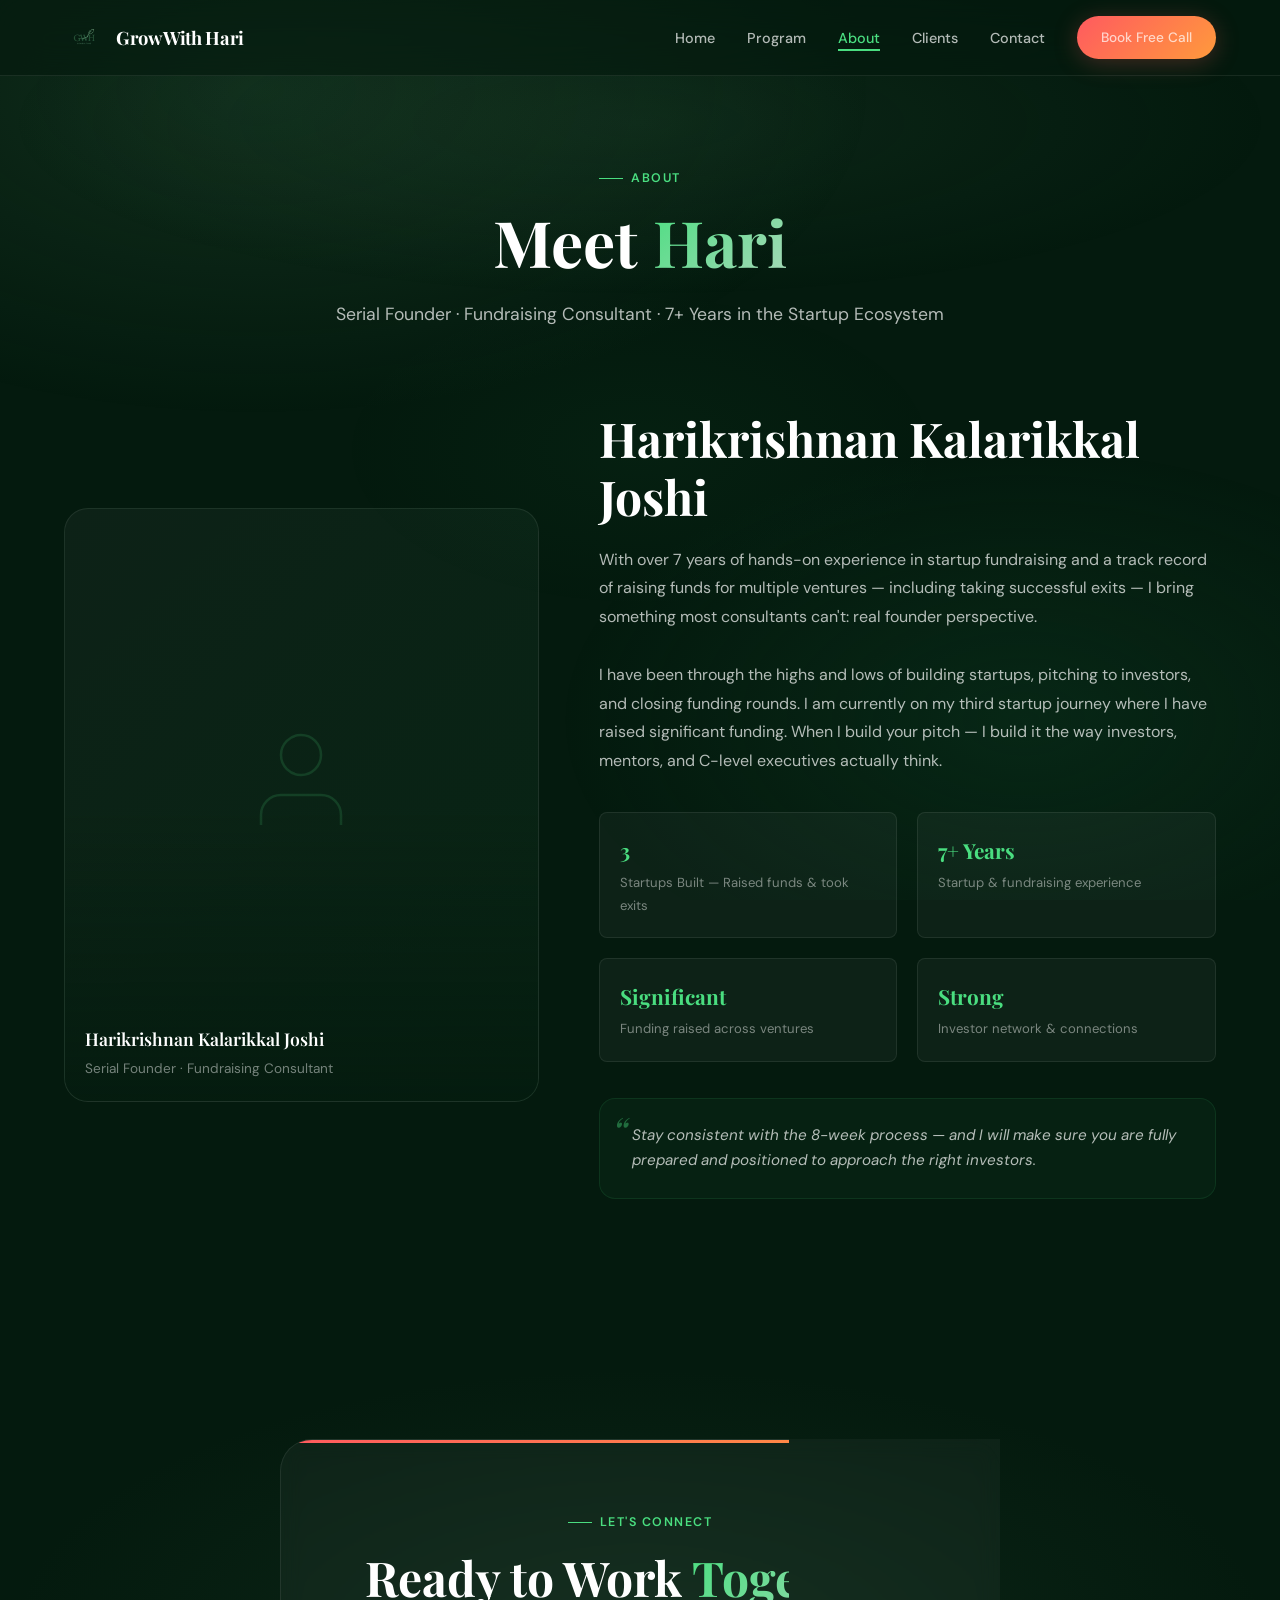
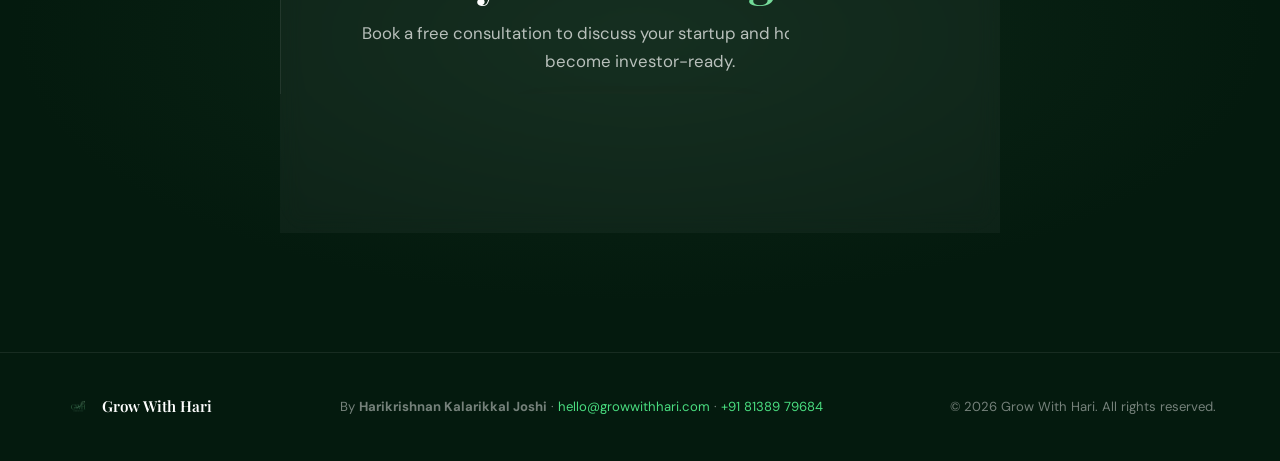
==== about.html @ b3bfa67b "Add files via upload" ====
<!DOCTYPE html>
<html lang="en">
<head>
<meta charset="UTF-8">
<meta name="viewport" content="width=device-width, initial-scale=1.0">
<title>About Hari — Grow With Hari</title>
<link rel="icon" type="image/png" href="logo.png">
<link href="https://fonts.googleapis.com/css2?family=Playfair+Display:ital,wght@0,400;0,600;0,700;0,800;1,400;1,600&family=DM+Sans:wght@300;400;500;600;700&display=swap" rel="stylesheet">
<link rel="stylesheet" href="styles.css">
</head>
<body>

<!-- NAV -->
<nav class="nav" id="nav">
  <div class="container">
    <a href="index.html" class="nav-brand">
      <img src="logo.png" alt="GWH Consulting">
      <span>Grow With Hari</span>
    </a>
    <ul class="nav-links" id="navLinks">
      <li><a href="index.html">Home</a></li>
      <li><a href="program.html">Program</a></li>
      <li><a href="about.html" class="active">About</a></li>
      <li><a href="testimonials.html">Clients</a></li>
      <li><a href="contact.html">Contact</a></li>
      <li><a href="https://wa.me/918138979684" class="cta-btn nav-cta">Book Free Call</a></li>
    </ul>
    <button class="mobile-toggle" id="mobileToggle" aria-label="Menu">
      <svg viewBox="0 0 24 24" fill="none" stroke="currentColor" stroke-width="2"><line x1="3" y1="6" x2="21" y2="6"/><line x1="3" y1="12" x2="21" y2="12"/><line x1="3" y1="18" x2="21" y2="18"/></svg>
    </button>
  </div>
</nav>

<!-- PAGE HERO -->
<section class="page-hero">
  <div class="container">
    <div class="section-label reveal">About</div>
    <h1 class="reveal reveal-delay-1">Meet <span class="gradient-text">Hari</span></h1>
    <p class="reveal reveal-delay-2">Serial Founder · Fundraising Consultant · 7+ Years in the Startup Ecosystem</p>
  </div>
</section>

<!-- ABOUT CONTENT -->
<section style="padding-bottom:120px;">
  <div class="container">
    <div class="about-grid">
      <div class="about-image-wrap reveal">
        <div class="about-image-frame">
          <div class="about-avatar-placeholder">
            <svg width="120" height="120" viewBox="0 0 24 24" fill="none" stroke="currentColor" stroke-width="0.5"><path d="M20 21v-2a4 4 0 0 0-4-4H8a4 4 0 0 0-4 4v2"/><circle cx="12" cy="7" r="4"/></svg>
          </div>
          <div class="about-image-label">Harikrishnan Kalarikkal Joshi<span>Serial Founder · Fundraising Consultant</span></div>
        </div>
      </div>
      <div class="about-content">
        <h2 class="section-title reveal reveal-delay-1">Harikrishnan Kalarikkal Joshi</h2>
        <p class="about-bio reveal reveal-delay-2">With over 7 years of hands-on experience in startup fundraising and a track record of raising funds for multiple ventures — including taking successful exits — I bring something most consultants can't: real founder perspective.<br><br>I have been through the highs and lows of building startups, pitching to investors, and closing funding rounds. I am currently on my third startup journey where I have raised significant funding. When I build your pitch — I build it the way investors, mentors, and C-level executives actually think.</p>
        <div class="about-stats reveal reveal-delay-3">
          <div class="about-stat"><div class="about-stat-val">3</div><div class="about-stat-label">Startups Built — Raised funds & took exits</div></div>
          <div class="about-stat"><div class="about-stat-val">7+ Years</div><div class="about-stat-label">Startup & fundraising experience</div></div>
          <div class="about-stat"><div class="about-stat-val">Significant</div><div class="about-stat-label">Funding raised across ventures</div></div>
          <div class="about-stat"><div class="about-stat-val">Strong</div><div class="about-stat-label">Investor network & connections</div></div>
        </div>
        <div class="about-promise reveal reveal-delay-4">Stay consistent with the 8-week process — and I will make sure you are fully prepared and positioned to approach the right investors.</div>
      </div>
    </div>
  </div>
</section>

<!-- CTA -->
<section class="cta-section">
  <div class="container">
    <div class="cta-box reveal">
      <div class="section-label" style="justify-content:center;">Let's Connect</div>
      <h2 class="section-title">Ready to Work <span class="gradient-text">Together?</span></h2>
      <p>Book a free consultation to discuss your startup and how I can help you become investor-ready.</p>
      <a href="https://wa.me/918138979684" class="cta-btn">Book Free Consultation</a>
    </div>
  </div>
</section>

<!-- FOOTER -->
<footer class="footer">
  <div class="container">
    <div class="footer-brand">
      <img src="logo.png" alt="GWH">
      <span>Grow With Hari</span>
    </div>
    <div class="footer-text">
      By <strong>Harikrishnan Kalarikkal Joshi</strong> · <a href="mailto:hello@growwithhari.com">hello@growwithhari.com</a> · <a href="https://wa.me/918138979684">+91 81389 79684</a>
    </div>
    <div class="footer-text">&copy; 2026 Grow With Hari. All rights reserved.</div>
  </div>
</footer>

<script>
const observer = new IntersectionObserver((entries) => {
  entries.forEach(e => { if (e.isIntersecting) { e.target.classList.add('visible'); } });
}, { threshold: 0.1, rootMargin: '0px 0px -40px 0px' });
document.querySelectorAll('.reveal').forEach(el => observer.observe(el));

const nav = document.getElementById('nav');
window.addEventListener('scroll', () => { nav.classList.toggle('scrolled', window.scrollY > 50); });

const mobileToggle = document.getElementById('mobileToggle');
const navLinks = document.getElementById('navLinks');
mobileToggle.addEventListener('click', () => { navLinks.classList.toggle('open'); });
navLinks.querySelectorAll('a').forEach(link => {
  link.addEventListener('click', () => navLinks.classList.remove('open'));
});
</script>
</body>
</html>
---- styles.css ----
/* === RESET & VARIABLES === */
*, *::before, *::after { margin: 0; padding: 0; box-sizing: border-box; }
:root {
  --bg-deep: #041a0e;
  --bg-primary: #0a2e1a;
  --bg-secondary: #0d3b22;
  --bg-card: rgba(255,255,255,0.04);
  --bg-card-hover: rgba(255,255,255,0.08);
  --text-primary: #ffffff;
  --text-secondary: rgba(255,255,255,0.7);
  --text-muted: rgba(255,255,255,0.45);
  --accent-green: #4ade80;
  --accent-mint: #A8D8B9;
  --accent-leaf: #2D5A3C;
  --cta-gradient: linear-gradient(135deg, #FF5A5F 0%, #FF9A3C 100%);
  --cta-hover: linear-gradient(135deg, #ff6b70 0%, #ffab52 100%);
  --border-subtle: rgba(255,255,255,0.08);
  --border-accent: rgba(74,222,128,0.2);
  --font-display: 'Playfair Display', Georgia, serif;
  --font-body: 'DM Sans', system-ui, sans-serif;
  --radius-sm: 8px;
  --radius-md: 16px;
  --radius-lg: 24px;
  --radius-xl: 32px;
}
html { scroll-behavior: smooth; }
body {
  font-family: var(--font-body);
  background: var(--bg-deep);
  color: var(--text-primary);
  line-height: 1.7;
  overflow-x: hidden;
  -webkit-font-smoothing: antialiased;
}
a { color: inherit; text-decoration: none; }
img { max-width: 100%; display: block; }

/* === BACKGROUND TEXTURE === */
body::before {
  content: '';
  position: fixed;
  inset: 0;
  background:
    radial-gradient(ellipse 80% 60% at 20% 10%, rgba(45,90,60,0.3) 0%, transparent 60%),
    radial-gradient(ellipse 60% 50% at 80% 80%, rgba(13,59,34,0.4) 0%, transparent 60%),
    radial-gradient(ellipse 40% 30% at 50% 50%, rgba(74,222,128,0.03) 0%, transparent 60%);
  pointer-events: none;
  z-index: 0;
}

/* === UTILITY === */
.container { max-width: 1200px; margin: 0 auto; padding: 0 24px; position: relative; z-index: 1; }
.section-pad { padding: 120px 0; }
.text-center { text-align: center; }
.gradient-text {
  background: linear-gradient(135deg, var(--accent-green), var(--accent-mint));
  -webkit-background-clip: text; -webkit-text-fill-color: transparent;
  background-clip: text;
}
.cta-btn {
  display: inline-flex; align-items: center; gap: 10px;
  padding: 16px 36px;
  background: var(--cta-gradient);
  color: #fff; font-family: var(--font-body);
  font-weight: 600; font-size: 1rem;
  border: none; border-radius: 60px; cursor: pointer;
  transition: transform 0.3s, box-shadow 0.3s;
  box-shadow: 0 4px 24px rgba(255,90,95,0.25);
  text-decoration: none;
}
.cta-btn:hover { transform: translateY(-2px); box-shadow: 0 8px 32px rgba(255,90,95,0.35); }
.cta-btn-outline {
  display: inline-flex; align-items: center; gap: 10px;
  padding: 14px 32px;
  background: transparent;
  color: var(--text-primary);
  font-family: var(--font-body);
  font-weight: 500; font-size: 1rem;
  border: 1.5px solid var(--border-subtle);
  border-radius: 60px; cursor: pointer;
  transition: all 0.3s;
  text-decoration: none;
}
.cta-btn-outline:hover { border-color: var(--accent-green); color: var(--accent-green); }

/* === REVEAL ANIMATIONS === */
.reveal { opacity: 0; transform: translateY(40px); transition: opacity 0.8s cubic-bezier(0.16,1,0.3,1), transform 0.8s cubic-bezier(0.16,1,0.3,1); }
.reveal.visible { opacity: 1; transform: translateY(0); }
.reveal-delay-1 { transition-delay: 0.1s; }
.reveal-delay-2 { transition-delay: 0.2s; }
.reveal-delay-3 { transition-delay: 0.3s; }
.reveal-delay-4 { transition-delay: 0.4s; }

/* === NAV === */
.nav {
  position: fixed; top: 0; left: 0; right: 0; z-index: 100;
  padding: 16px 0;
  background: rgba(4,26,14,0.6);
  backdrop-filter: blur(20px); -webkit-backdrop-filter: blur(20px);
  border-bottom: 1px solid var(--border-subtle);
  transition: all 0.4s;
}
.nav.scrolled { background: rgba(4,26,14,0.92); padding: 10px 0; }
.nav .container { display: flex; align-items: center; justify-content: space-between; }
.nav-brand { display: flex; align-items: center; gap: 12px; }
.nav-brand img { height: 40px; width: auto; }
.nav-brand span { font-family: var(--font-display); font-weight: 700; font-size: 1.15rem; letter-spacing: -0.02em; }
.nav-links { display: flex; align-items: center; gap: 32px; list-style: none; }
.nav-links a { font-size: 0.9rem; font-weight: 500; color: var(--text-secondary); transition: color 0.3s; position: relative; }
.nav-links a:hover { color: var(--text-primary); }
.nav-links a.active { color: var(--accent-green); }
.nav-links a::after { content: ''; position: absolute; bottom: -4px; left: 0; width: 0; height: 1.5px; background: var(--accent-green); transition: width 0.3s; }
.nav-links a:hover::after, .nav-links a.active::after { width: 100%; }
.nav-cta { padding: 10px 24px !important; font-size: 0.85rem !important; }
.mobile-toggle { display: none; background: none; border: none; color: white; cursor: pointer; padding: 8px; }
.mobile-toggle svg { width: 24px; height: 24px; }
@media (max-width: 768px) {
  .nav-links { display: none; position: fixed; top: 0; left: 0; right: 0; bottom: 0; background: rgba(4,26,14,0.97); flex-direction: column; justify-content: center; align-items: center; gap: 28px; z-index: 99; }
  .nav-links.open { display: flex; }
  .nav-links a { font-size: 1.2rem; }
  .mobile-toggle { display: block; z-index: 101; }
}

/* === HERO === */
.hero {
  min-height: 100vh;
  display: flex; align-items: center;
  padding-top: 100px; padding-bottom: 60px;
  position: relative;
  overflow: hidden;
}
.hero::before {
  content: '';
  position: absolute;
  top: -20%; left: -10%; width: 60%; height: 80%;
  background: radial-gradient(circle, rgba(74,222,128,0.06) 0%, transparent 70%);
  pointer-events: none;
}
.hero::after {
  content: '';
  position: absolute;
  bottom: -10%; right: -10%; width: 50%; height: 60%;
  background: radial-gradient(circle, rgba(45,90,60,0.15) 0%, transparent 70%);
  pointer-events: none;
}
.hero .container { display: grid; grid-template-columns: 1fr 1fr; gap: 60px; align-items: center; }
.hero-content { position: relative; z-index: 2; }
.hero-badge {
  display: inline-flex; align-items: center; gap: 8px;
  padding: 8px 18px;
  background: rgba(74,222,128,0.08);
  border: 1px solid rgba(74,222,128,0.15);
  border-radius: 60px;
  font-size: 0.82rem; font-weight: 500;
  color: var(--accent-green);
  margin-bottom: 28px;
}
.hero-badge::before { content: ''; width: 6px; height: 6px; background: var(--accent-green); border-radius: 50%; animation: pulse-dot 2s infinite; }
@keyframes pulse-dot { 0%,100% { opacity: 1; } 50% { opacity: 0.3; } }
.hero h1 {
  font-family: var(--font-display);
  font-size: clamp(2.4rem, 5vw, 3.8rem);
  font-weight: 700;
  line-height: 1.15;
  letter-spacing: -0.02em;
  margin-bottom: 24px;
}
.hero h1 em {
  font-style: italic;
  color: var(--accent-mint);
  -webkit-text-fill-color: var(--accent-mint);
}
.hero-desc {
  font-size: 1.1rem;
  color: var(--text-secondary);
  line-height: 1.8;
  margin-bottom: 40px;
  max-width: 520px;
}
.hero-actions { display: flex; gap: 16px; flex-wrap: wrap; }
.hero-visual { position: relative; z-index: 2; display: flex; justify-content: center; }
.hero-card {
  background: var(--bg-card);
  border: 1px solid var(--border-subtle);
  border-radius: var(--radius-lg);
  padding: 40px;
  backdrop-filter: blur(10px);
  width: 100%; max-width: 420px;
  position: relative;
  overflow: hidden;
}
.hero-card::before {
  content: '';
  position: absolute;
  top: 0; left: 0; right: 0;
  height: 3px;
  background: linear-gradient(90deg, var(--accent-green), var(--accent-mint), transparent);
}
.hero-card-title { font-family: var(--font-display); font-size: 1.3rem; font-weight: 600; margin-bottom: 24px; }
.hero-checklist { list-style: none; display: flex; flex-direction: column; gap: 16px; }
.hero-checklist li { display: flex; align-items: flex-start; gap: 12px; font-size: 0.95rem; color: var(--text-secondary); }
.hero-checklist li svg { flex-shrink: 0; margin-top: 3px; color: var(--accent-green); }
@media (max-width: 900px) {
  .hero .container { grid-template-columns: 1fr; gap: 40px; }
  .hero-visual { order: -1; }
  .hero-card { max-width: 100%; }
}

/* === STATS BAR === */
.stats-bar {
  padding: 60px 0;
  border-top: 1px solid var(--border-subtle);
  border-bottom: 1px solid var(--border-subtle);
  background: rgba(255,255,255,0.01);
}
.stats-grid { display: grid; grid-template-columns: repeat(3, 1fr); gap: 40px; text-align: center; }
.stat-number {
  font-family: var(--font-display);
  font-size: clamp(2.2rem, 4vw, 3.2rem);
  font-weight: 700;
  color: var(--accent-green);
  line-height: 1;
  margin-bottom: 8px;
}
.stat-label { font-size: 0.9rem; color: var(--text-muted); font-weight: 500; text-transform: uppercase; letter-spacing: 0.08em; }
@media (max-width: 600px) { .stats-grid { grid-template-columns: 1fr; gap: 32px; } }

/* === SECTION HEADERS === */
.section-label {
  display: inline-flex; align-items: center; gap: 8px;
  font-size: 0.78rem; font-weight: 600; text-transform: uppercase; letter-spacing: 0.12em;
  color: var(--accent-green); margin-bottom: 16px;
}
.section-label::before { content: ''; width: 24px; height: 1px; background: var(--accent-green); }
.section-title {
  font-family: var(--font-display);
  font-size: clamp(2rem, 4vw, 3rem);
  font-weight: 700; line-height: 1.2;
  margin-bottom: 20px;
}
.section-subtitle { font-size: 1.05rem; color: var(--text-secondary); max-width: 560px; margin: 0 auto 60px; }

/* === WHAT YOU GET === */
.wyg-section { background: linear-gradient(180deg, var(--bg-deep) 0%, var(--bg-primary) 100%); }
.wyg-grid { display: grid; grid-template-columns: repeat(3, 1fr); gap: 24px; }
.wyg-card {
  background: var(--bg-card);
  border: 1px solid var(--border-subtle);
  border-radius: var(--radius-md);
  padding: 32px;
  transition: all 0.4s cubic-bezier(0.16,1,0.3,1);
  position: relative; overflow: hidden;
}
.wyg-card:hover { background: var(--bg-card-hover); border-color: var(--border-accent); transform: translateY(-4px); }
.wyg-card-icon {
  width: 48px; height: 48px;
  background: rgba(74,222,128,0.08);
  border: 1px solid rgba(74,222,128,0.12);
  border-radius: 12px;
  display: flex; align-items: center; justify-content: center;
  margin-bottom: 20px;
  color: var(--accent-green);
}
.wyg-card h3 { font-family: var(--font-body); font-size: 1.05rem; font-weight: 600; margin-bottom: 10px; }
.wyg-card p { font-size: 0.9rem; color: var(--text-muted); line-height: 1.6; }
@media (max-width: 768px) { .wyg-grid { grid-template-columns: 1fr; } }

/* === PAGE HERO === */
.page-hero {
  padding: 160px 0 80px;
  text-align: center;
  position: relative;
  overflow: hidden;
}
.page-hero::before {
  content: '';
  position: absolute;
  inset: 0;
  background: radial-gradient(ellipse 70% 60% at 50% 30%, rgba(45,90,60,0.2) 0%, transparent 70%);
  pointer-events: none;
}
.page-hero h1 {
  font-family: var(--font-display);
  font-size: clamp(2.5rem, 5vw, 4rem);
  font-weight: 700;
  line-height: 1.15;
  margin-bottom: 20px;
}
.page-hero p {
  font-size: 1.1rem;
  color: var(--text-secondary);
  max-width: 640px;
  margin: 0 auto;
  line-height: 1.8;
}

/* === TIMELINE === */
.timeline { position: relative; max-width: 900px; margin: 0 auto; }
.timeline::before {
  content: '';
  position: absolute;
  left: 28px; top: 0; bottom: 0;
  width: 2px;
  background: linear-gradient(180deg, var(--accent-green), var(--border-subtle));
}
.timeline-item {
  position: relative;
  padding-left: 80px;
  padding-bottom: 60px;
}
.timeline-item:last-child { padding-bottom: 0; }
.timeline-dot {
  position: absolute;
  left: 16px; top: 4px;
  width: 26px; height: 26px;
  background: var(--bg-deep);
  border: 2px solid var(--accent-green);
  border-radius: 50%;
  display: flex; align-items: center; justify-content: center;
}
.timeline-dot-inner { width: 8px; height: 8px; background: var(--accent-green); border-radius: 50%; }
.timeline-week {
  font-size: 0.75rem; font-weight: 600; text-transform: uppercase; letter-spacing: 0.1em;
  color: var(--accent-green); margin-bottom: 8px;
}
.timeline-title {
  font-family: var(--font-display);
  font-size: 1.5rem; font-weight: 700;
  margin-bottom: 6px;
}
.timeline-quote {
  font-style: italic; color: var(--text-muted);
  font-size: 0.95rem; margin-bottom: 16px;
  padding-left: 16px;
  border-left: 2px solid var(--border-accent);
}
.timeline-desc { color: var(--text-secondary); font-size: 0.95rem; margin-bottom: 20px; line-height: 1.7; }
.timeline-deliverables {
  display: grid; grid-template-columns: 1fr 1fr; gap: 10px;
}
.timeline-deliverable {
  display: flex; align-items: center; gap: 8px;
  font-size: 0.88rem; color: var(--text-secondary);
}
.timeline-deliverable svg { flex-shrink: 0; color: var(--accent-green); }
.timeline-note {
  margin-top: 16px;
  padding: 14px 18px;
  background: rgba(74,222,128,0.04);
  border: 1px solid rgba(74,222,128,0.08);
  border-radius: var(--radius-sm);
  font-size: 0.88rem;
  color: var(--text-muted);
  font-style: italic;
}
@media (max-width: 600px) {
  .timeline::before { left: 18px; }
  .timeline-item { padding-left: 56px; }
  .timeline-dot { left: 6px; }
  .timeline-deliverables { grid-template-columns: 1fr; }
}

/* === ABOUT === */
.about-grid { display: grid; grid-template-columns: 1fr 1.3fr; gap: 60px; align-items: center; }
.about-image-wrap { position: relative; }
.about-image-frame {
  width: 100%; aspect-ratio: 4/5;
  background: linear-gradient(135deg, var(--bg-card), rgba(74,222,128,0.05));
  border: 1px solid var(--border-subtle);
  border-radius: var(--radius-lg);
  overflow: hidden;
  display: flex; align-items: center; justify-content: center;
  position: relative;
}
.about-image-frame::before {
  content: '';
  position: absolute;
  inset: 0;
  background: linear-gradient(180deg, transparent 50%, rgba(4,26,14,0.8) 100%);
  z-index: 1;
}
.about-avatar-placeholder {
  font-size: 6rem;
  opacity: 0.15;
  color: var(--accent-green);
}
.about-image-label {
  position: absolute; bottom: 20px; left: 20px; right: 20px;
  z-index: 2;
  font-family: var(--font-display);
  font-size: 1.1rem; font-weight: 600;
}
.about-image-label span { display: block; font-family: var(--font-body); font-size: 0.85rem; font-weight: 400; color: var(--text-muted); margin-top: 4px; }
.about-bio { color: var(--text-secondary); font-size: 1rem; line-height: 1.8; margin-bottom: 36px; }
.about-stats { display: grid; grid-template-columns: 1fr 1fr; gap: 20px; margin-bottom: 36px; }
.about-stat {
  padding: 20px;
  background: var(--bg-card);
  border: 1px solid var(--border-subtle);
  border-radius: var(--radius-sm);
}
.about-stat-val { font-family: var(--font-display); font-size: 1.3rem; font-weight: 700; color: var(--accent-green); margin-bottom: 4px; }
.about-stat-label { font-size: 0.82rem; color: var(--text-muted); }
.about-promise {
  padding: 24px;
  background: rgba(74,222,128,0.04);
  border: 1px solid rgba(74,222,128,0.1);
  border-radius: var(--radius-md);
  font-style: italic;
  color: var(--text-secondary);
  font-size: 0.95rem;
  line-height: 1.7;
  position: relative;
  padding-left: 32px;
}
.about-promise::before {
  content: '\201C';
  position: absolute;
  left: 12px; top: 12px;
  font-family: var(--font-display);
  font-size: 2.5rem;
  color: var(--accent-green);
  opacity: 0.4;
  line-height: 1;
}
@media (max-width: 768px) {
  .about-grid { grid-template-columns: 1fr; }
  .about-image-wrap { max-width: 320px; margin: 0 auto; }
}

/* === TESTIMONIALS === */
.testimonials-grid { display: grid; grid-template-columns: repeat(3, 1fr); gap: 24px; }
.testimonial-card {
  background: var(--bg-card);
  border: 1px solid var(--border-subtle);
  border-radius: var(--radius-md);
  padding: 36px;
  transition: all 0.4s;
  display: flex; flex-direction: column;
}
.testimonial-card:hover { border-color: var(--border-accent); transform: translateY(-4px); }
.testimonial-stars { color: #fbbf24; font-size: 0.9rem; margin-bottom: 20px; letter-spacing: 2px; }
.testimonial-text { font-size: 0.95rem; color: var(--text-secondary); line-height: 1.75; margin-bottom: 24px; flex: 1; }
.testimonial-author { display: flex; align-items: center; gap: 14px; }
.testimonial-avatar {
  width: 44px; height: 44px;
  background: linear-gradient(135deg, var(--accent-green), var(--accent-leaf));
  border-radius: 50%;
  display: flex; align-items: center; justify-content: center;
  font-weight: 700; font-size: 0.85rem; color: #fff;
}
.testimonial-name { font-weight: 600; font-size: 0.95rem; }
.testimonial-role { font-size: 0.82rem; color: var(--text-muted); }
@media (max-width: 768px) { .testimonials-grid { grid-template-columns: 1fr; } }

/* === CONTACT === */
.contact-grid { display: grid; grid-template-columns: 1fr 1fr; gap: 32px; max-width: 800px; margin: 0 auto; }
.contact-card {
  display: flex; align-items: flex-start; gap: 18px;
  padding: 32px;
  background: var(--bg-card);
  border: 1px solid var(--border-subtle);
  border-radius: var(--radius-md);
  transition: all 0.3s;
  text-decoration: none;
}
.contact-card:hover { border-color: var(--border-accent); transform: translateY(-2px); }
.contact-icon {
  width: 48px; height: 48px; flex-shrink: 0;
  background: rgba(74,222,128,0.08);
  border: 1px solid rgba(74,222,128,0.12);
  border-radius: 12px;
  display: flex; align-items: center; justify-content: center;
  color: var(--accent-green);
}
.contact-card h3 { font-size: 1rem; font-weight: 600; margin-bottom: 4px; }
.contact-card p { font-size: 0.9rem; color: var(--text-muted); }
.contact-info { display: flex; flex-wrap: wrap; justify-content: center; gap: 32px; margin-top: 48px; }
.contact-info-item { text-align: center; }
.contact-info-item .label { font-size: 0.78rem; color: var(--text-muted); text-transform: uppercase; letter-spacing: 0.08em; margin-bottom: 6px; }
.contact-info-item .value { font-size: 0.95rem; font-weight: 500; }
.social-links { display: flex; justify-content: center; gap: 16px; margin-top: 40px; }
.social-link {
  width: 44px; height: 44px;
  background: var(--bg-card);
  border: 1px solid var(--border-subtle);
  border-radius: 50%;
  display: flex; align-items: center; justify-content: center;
  color: var(--text-secondary);
  transition: all 0.3s;
}
.social-link:hover { border-color: var(--accent-green); color: var(--accent-green); transform: translateY(-2px); }
@media (max-width: 600px) { .contact-grid { grid-template-columns: 1fr; } }

/* === CTA SECTION === */
.cta-section {
  padding: 120px 0;
  background: var(--bg-deep);
  position: relative; overflow: hidden;
}
.cta-section::before {
  content: '';
  position: absolute;
  inset: 0;
  background: radial-gradient(ellipse 70% 60% at 50% 50%, rgba(45,90,60,0.2) 0%, transparent 70%);
  pointer-events: none;
}
.cta-box {
  max-width: 720px; margin: 0 auto;
  text-align: center;
  padding: 64px 48px;
  background: var(--bg-card);
  border: 1px solid var(--border-subtle);
  border-radius: var(--radius-xl);
  position: relative; overflow: hidden;
  backdrop-filter: blur(10px);
}
.cta-box::before {
  content: '';
  position: absolute;
  top: 0; left: 0; right: 0;
  height: 3px;
  background: var(--cta-gradient);
}
.cta-box .section-title { margin-bottom: 12px; }
.cta-box p { color: var(--text-secondary); margin-bottom: 32px; font-size: 1.05rem; }
.cta-features { display: flex; flex-wrap: wrap; justify-content: center; gap: 20px; margin-bottom: 36px; }
.cta-feature { display: flex; align-items: center; gap: 8px; font-size: 0.9rem; color: var(--text-secondary); }
.cta-feature svg { color: var(--accent-green); flex-shrink: 0; }

/* === FOOTER === */
.footer {
  padding: 40px 0;
  border-top: 1px solid var(--border-subtle);
  background: var(--bg-deep);
}
.footer .container { display: flex; align-items: center; justify-content: space-between; flex-wrap: wrap; gap: 16px; }
.footer-brand { display: flex; align-items: center; gap: 10px; }
.footer-brand img { height: 28px; }
.footer-brand span { font-family: var(--font-display); font-weight: 600; font-size: 0.95rem; }
.footer-text { font-size: 0.82rem; color: var(--text-muted); }
.footer-text a { color: var(--accent-green); transition: opacity 0.3s; }
.footer-text a:hover { opacity: 0.8; }
@media (max-width: 600px) { .footer .container { flex-direction: column; text-align: center; } }
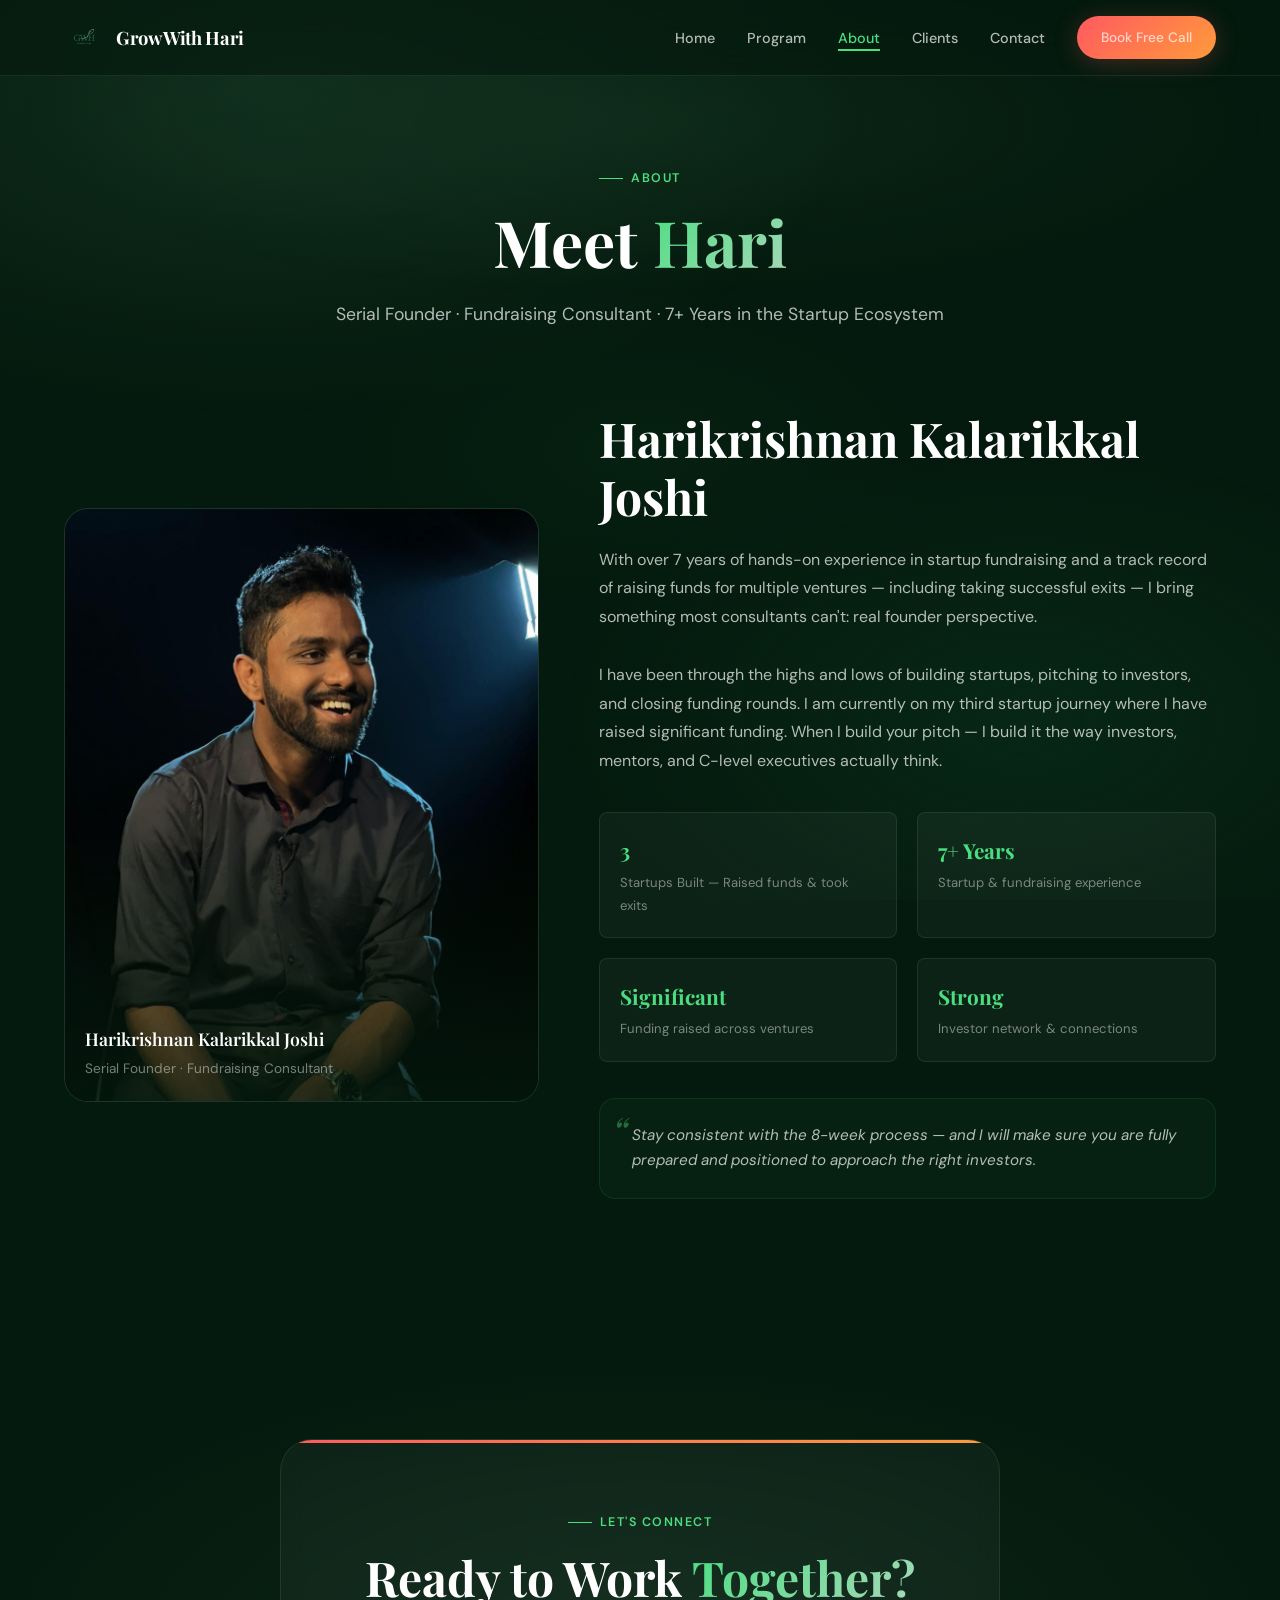
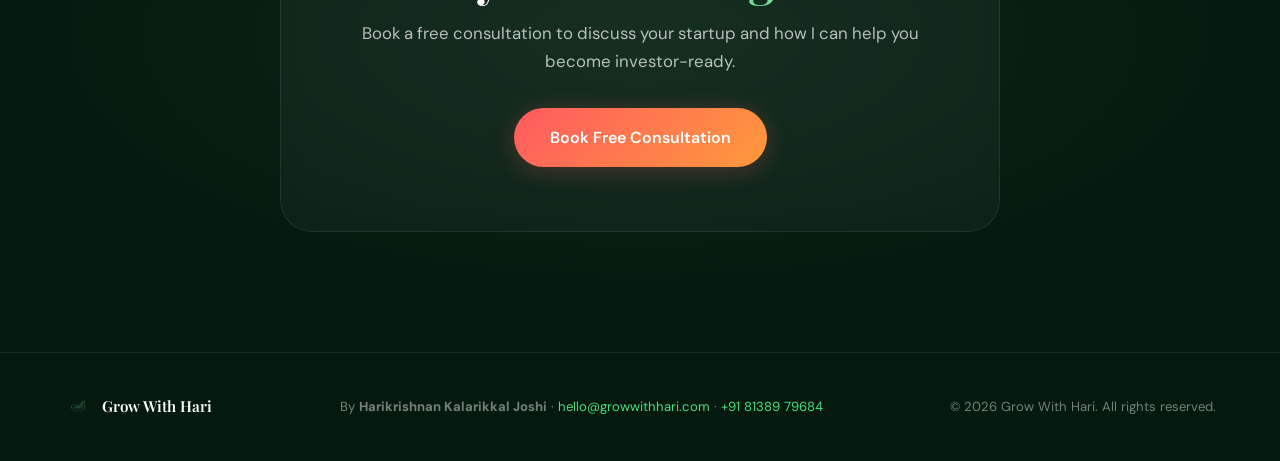
==== commit dba95995: "Add files via upload" ====
--- a/about.html
+++ b/about.html
@@ -46,9 +46,7 @@
     <div class="about-grid">
       <div class="about-image-wrap reveal">
         <div class="about-image-frame">
-          <div class="about-avatar-placeholder">
-            <svg width="120" height="120" viewBox="0 0 24 24" fill="none" stroke="currentColor" stroke-width="0.5"><path d="M20 21v-2a4 4 0 0 0-4-4H8a4 4 0 0 0-4 4v2"/><circle cx="12" cy="7" r="4"/></svg>
-          </div>
+          <img src="photo.jpg" alt="Harikrishnan Kalarikkal Joshi" style="width:100%;height:100%;object-fit:cover;position:relative;z-index:0;">
           <div class="about-image-label">Harikrishnan Kalarikkal Joshi<span>Serial Founder · Fundraising Consultant</span></div>
         </div>
       </div>
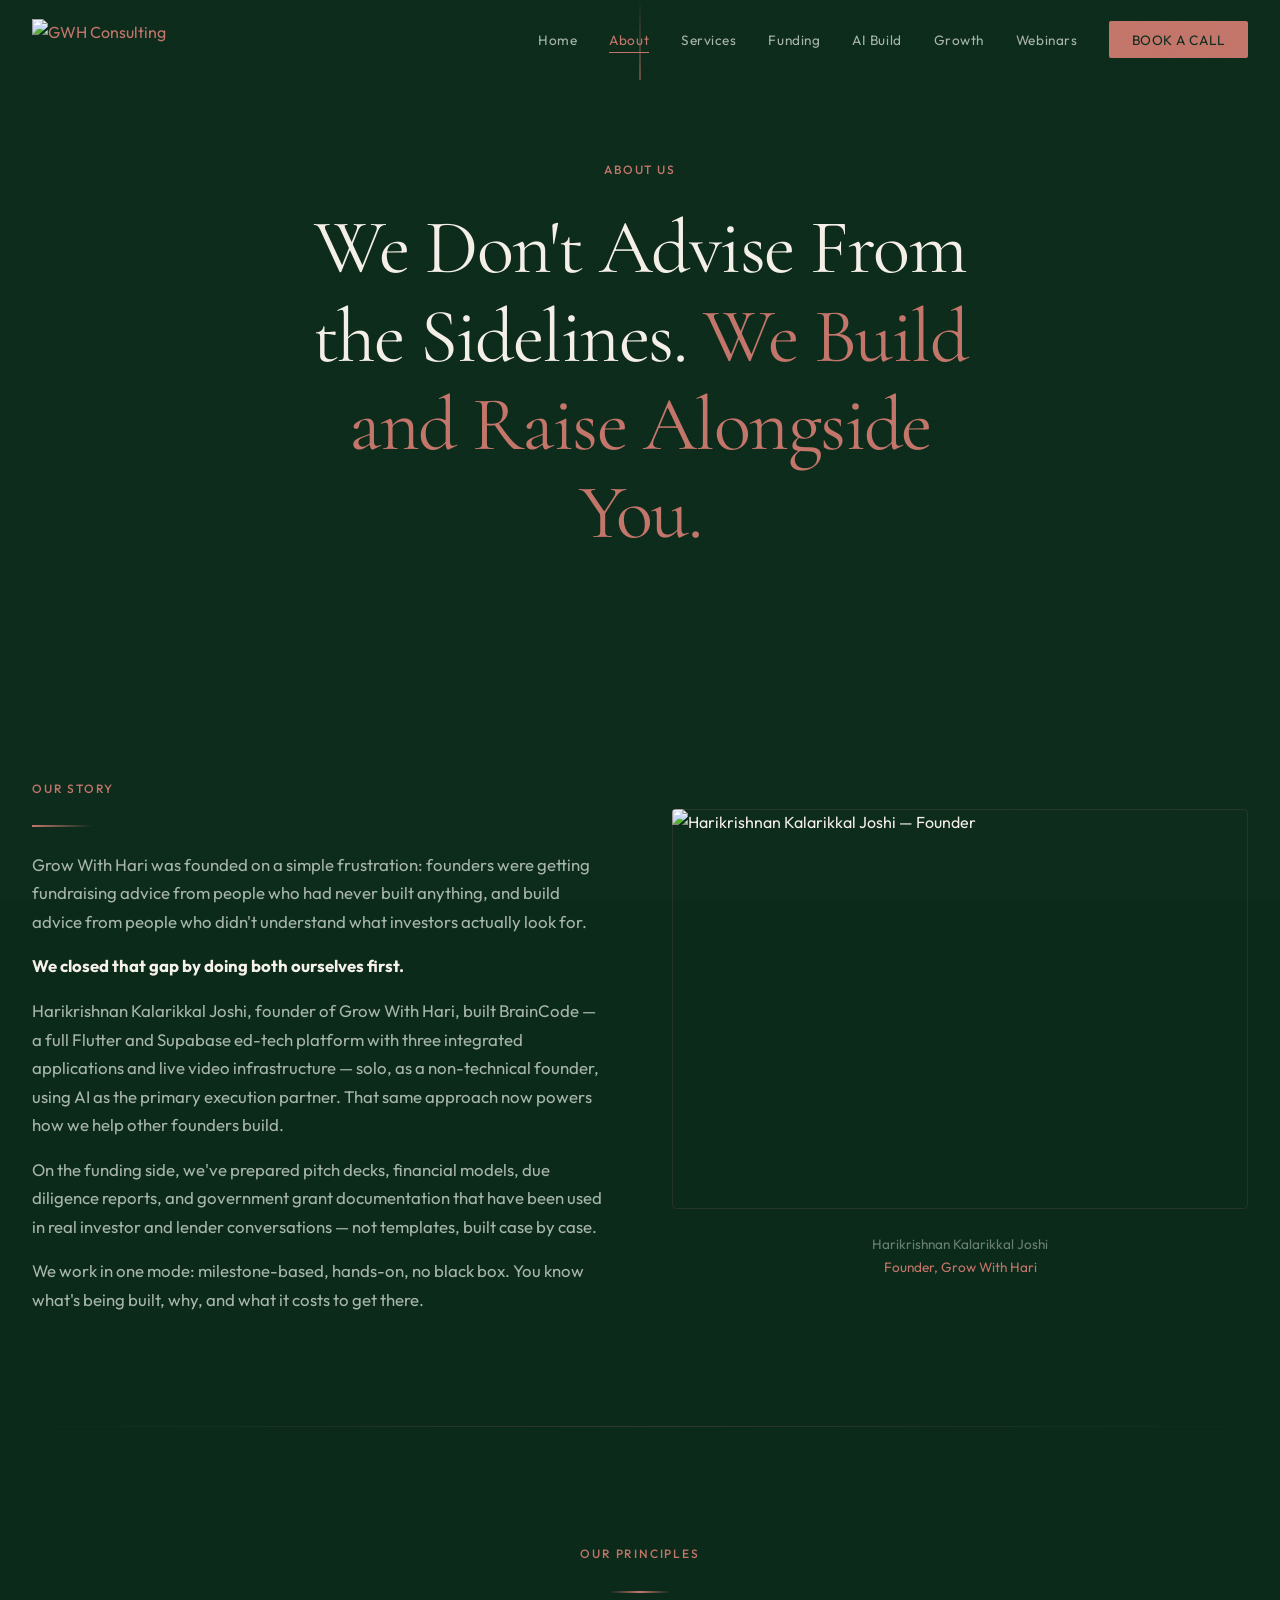
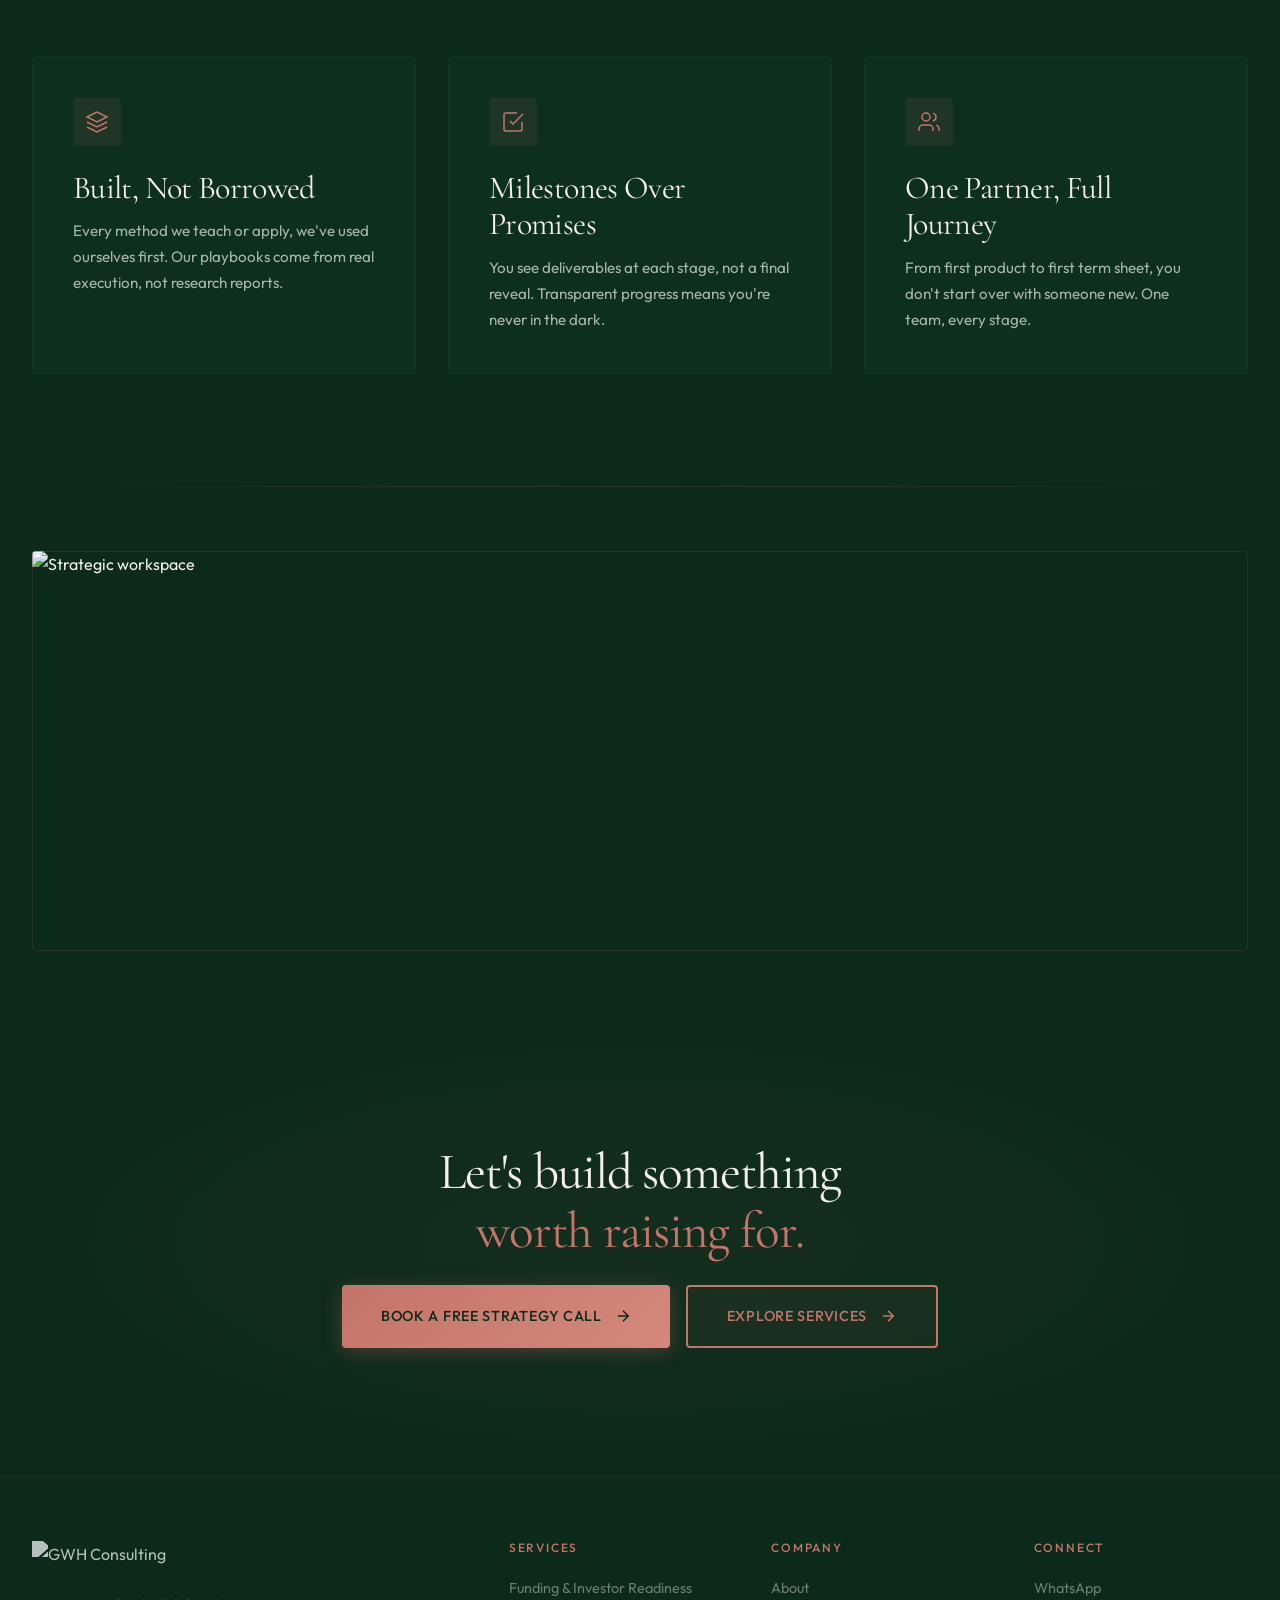
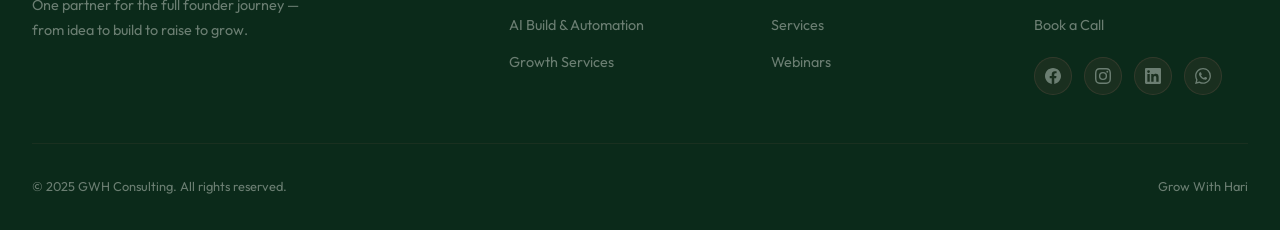
==== commit 6ce3b82b: "Add files via upload" ====
--- a/about.html
+++ b/about.html
@@ -1,111 +1,187 @@
 <!DOCTYPE html>
 <html lang="en">
 <head>
-<meta charset="UTF-8">
-<meta name="viewport" content="width=device-width, initial-scale=1.0">
-<title>About Hari — Grow With Hari</title>
-<link rel="icon" type="image/png" href="logo.png">
-<link href="https://fonts.googleapis.com/css2?family=Playfair+Display:ital,wght@0,400;0,600;0,700;0,800;1,400;1,600&family=DM+Sans:wght@300;400;500;600;700&display=swap" rel="stylesheet">
-<link rel="stylesheet" href="styles.css">
+  <meta charset="UTF-8">
+  <meta name="viewport" content="width=device-width, initial-scale=1.0">
+  <title>About — GWH Consulting</title>
+  <meta name="description" content="We don't advise from the sidelines. We build and raise alongside you.">
+  <link rel="stylesheet" href="style.css">
+  <link rel="preconnect" href="https://fonts.googleapis.com">
+  <link rel="preconnect" href="https://fonts.gstatic.com" crossorigin>
+  <link href="https://fonts.googleapis.com/css2?family=Cormorant+Garamond:ital,wght@0,300;0,400;0,500;0,600;1,300;1,400&family=Outfit:wght@300;400;500;600&display=swap" rel="stylesheet">
 </head>
 <body>
+  <div class="grain"></div>
 
-<!-- NAV -->
-<nav class="nav" id="nav">
-  <div class="container">
-    <a href="index.html" class="nav-brand">
-      <img src="logo.png" alt="GWH Consulting">
-      <span>Grow With Hari</span>
-    </a>
-    <ul class="nav-links" id="navLinks">
-      <li><a href="index.html">Home</a></li>
-      <li><a href="program.html">Program</a></li>
-      <li><a href="about.html" class="active">About</a></li>
-      <li><a href="testimonials.html">Clients</a></li>
-      <li><a href="contact.html">Contact</a></li>
-      <li><a href="https://wa.me/918138979684" class="cta-btn nav-cta">Book Free Call</a></li>
-    </ul>
-    <button class="mobile-toggle" id="mobileToggle" aria-label="Menu">
-      <svg viewBox="0 0 24 24" fill="none" stroke="currentColor" stroke-width="2"><line x1="3" y1="6" x2="21" y2="6"/><line x1="3" y1="12" x2="21" y2="12"/><line x1="3" y1="18" x2="21" y2="18"/></svg>
-    </button>
-  </div>
-</nav>
+  <!-- Navigation -->
+  <nav class="nav">
+    <div class="nav-inner">
+      <a href="index.html" class="nav-logo"><img src="images/logo.png" alt="GWH Consulting"></a>
+      <ul class="nav-links">
+        <li><a href="index.html">Home</a></li>
+        <li><a href="about.html" class="active">About</a></li>
+        <li><a href="services.html">Services</a></li>
+        <li><a href="funding.html">Funding</a></li>
+        <li><a href="build.html">AI Build</a></li>
+        <li><a href="growth.html">Growth</a></li>
+        <li><a href="webinars.html">Webinars</a></li>
+        <li><a href="contact.html" class="nav-cta">Book a Call</a></li>
+      </ul>
+      <div class="nav-toggle"><span></span><span></span><span></span></div>
+    </div>
+  </nav>
 
-<!-- PAGE HERO -->
-<section class="page-hero">
-  <div class="container">
-    <div class="section-label reveal">About</div>
-    <h1 class="reveal reveal-delay-1">Meet <span class="gradient-text">Hari</span></h1>
-    <p class="reveal reveal-delay-2">Serial Founder · Fundraising Consultant · 7+ Years in the Startup Ecosystem</p>
-  </div>
-</section>
+  <!-- Page Header -->
+  <section class="page-header">
+    <div class="container">
+      <span class="label reveal">About Us</span>
+      <h1 class="reveal stagger-1">We Don't Advise From the Sidelines. <span style="color: var(--gold);">We Build and Raise Alongside You.</span></h1>
+    </div>
+  </section>
 
-<!-- ABOUT CONTENT -->
-<section style="padding-bottom:120px;">
-  <div class="container">
-    <div class="about-grid">
-      <div class="about-image-wrap reveal">
-        <div class="about-image-frame">
-          <img src="photo.jpg" alt="Harikrishnan Kalarikkal Joshi" style="width:100%;height:100%;object-fit:cover;position:relative;z-index:0;">
-          <div class="about-image-label">Harikrishnan Kalarikkal Joshi<span>Serial Founder · Fundraising Consultant</span></div>
+  <!-- Story -->
+  <section>
+    <div class="container">
+      <div class="split">
+        <div class="reveal-left">
+          <span class="label">Our Story</span>
+          <div class="gold-line"></div>
+          <p style="color: var(--text-secondary); margin-top: 1.5rem; font-size: 1.05rem;">Grow With Hari was founded on a simple frustration: founders were getting fundraising advice from people who had never built anything, and build advice from people who didn't understand what investors actually look for.</p>
+          <p style="color: var(--text-secondary); margin-top: 1rem; font-size: 1.05rem;"><strong style="color: var(--cream);">We closed that gap by doing both ourselves first.</strong></p>
+          <p style="color: var(--text-secondary); margin-top: 1rem; font-size: 1.05rem;">Harikrishnan Kalarikkal Joshi, founder of Grow With Hari, built BrainCode — a full Flutter and Supabase ed-tech platform with three integrated applications and live video infrastructure — solo, as a non-technical founder, using AI as the primary execution partner. That same approach now powers how we help other founders build.</p>
+          <p style="color: var(--text-secondary); margin-top: 1rem; font-size: 1.05rem;">On the funding side, we've prepared pitch decks, financial models, due diligence reports, and government grant documentation that have been used in real investor and lender conversations — not templates, built case by case.</p>
+          <p style="color: var(--text-secondary); margin-top: 1rem; font-size: 1.05rem;">We work in one mode: milestone-based, hands-on, no black box. You know what's being built, why, and what it costs to get there.</p>
+        </div>
+        <div class="reveal-right">
+          <div class="img-frame" style="margin-bottom: 1.5rem;">
+            <img src="images/founder.jpg" alt="Harikrishnan Kalarikkal Joshi — Founder" style="height: 400px; object-fit: cover;">
+          </div>
+          <p style="text-align: center; color: var(--text-muted); font-size: 0.85rem;">Harikrishnan Kalarikkal Joshi<br><span style="color: var(--gold);">Founder, Grow With Hari</span></p>
         </div>
       </div>
-      <div class="about-content">
-        <h2 class="section-title reveal reveal-delay-1">Harikrishnan Kalarikkal Joshi</h2>
-        <p class="about-bio reveal reveal-delay-2">With over 7 years of hands-on experience in startup fundraising and a track record of raising funds for multiple ventures — including taking successful exits — I bring something most consultants can't: real founder perspective.<br><br>I have been through the highs and lows of building startups, pitching to investors, and closing funding rounds. I am currently on my third startup journey where I have raised significant funding. When I build your pitch — I build it the way investors, mentors, and C-level executives actually think.</p>
-        <div class="about-stats reveal reveal-delay-3">
-          <div class="about-stat"><div class="about-stat-val">3</div><div class="about-stat-label">Startups Built — Raised funds & took exits</div></div>
-          <div class="about-stat"><div class="about-stat-val">7+ Years</div><div class="about-stat-label">Startup & fundraising experience</div></div>
-          <div class="about-stat"><div class="about-stat-val">Significant</div><div class="about-stat-label">Funding raised across ventures</div></div>
-          <div class="about-stat"><div class="about-stat-val">Strong</div><div class="about-stat-label">Investor network & connections</div></div>
+    </div>
+  </section>
+
+  <div class="section-divider"></div>
+
+  <!-- Our Principles -->
+  <section>
+    <div class="container">
+      <div style="text-align: center; margin-bottom: 4rem;">
+        <span class="label reveal">Our Principles</span>
+        <div class="gold-line-center reveal stagger-1"></div>
+      </div>
+      <div class="grid-3">
+        <div class="card reveal stagger-1">
+          <div class="card-icon">
+            <svg width="24" height="24" viewBox="0 0 24 24" fill="none" stroke="currentColor" stroke-width="1.5"><path d="M12 2L2 7l10 5 10-5-10-5zM2 17l10 5 10-5M2 12l10 5 10-5"/></svg>
+          </div>
+          <h3>Built, Not Borrowed</h3>
+          <p>Every method we teach or apply, we've used ourselves first. Our playbooks come from real execution, not research reports.</p>
         </div>
-        <div class="about-promise reveal reveal-delay-4">Stay consistent with the 8-week process — and I will make sure you are fully prepared and positioned to approach the right investors.</div>
+        <div class="card reveal stagger-2">
+          <div class="card-icon">
+            <svg width="24" height="24" viewBox="0 0 24 24" fill="none" stroke="currentColor" stroke-width="1.5"><path d="M9 11l3 3L22 4"/><path d="M21 12v7a2 2 0 0 1-2 2H5a2 2 0 0 1-2-2V5a2 2 0 0 1 2-2h11"/></svg>
+          </div>
+          <h3>Milestones Over Promises</h3>
+          <p>You see deliverables at each stage, not a final reveal. Transparent progress means you're never in the dark.</p>
+        </div>
+        <div class="card reveal stagger-3">
+          <div class="card-icon">
+            <svg width="24" height="24" viewBox="0 0 24 24" fill="none" stroke="currentColor" stroke-width="1.5"><path d="M16 21v-2a4 4 0 0 0-4-4H6a4 4 0 0 0-4 4v2"/><circle cx="9" cy="7" r="4"/><path d="M22 21v-2a4 4 0 0 0-3-3.87M16 3.13a4 4 0 0 1 0 7.75"/></svg>
+          </div>
+          <h3>One Partner, Full Journey</h3>
+          <p>From first product to first term sheet, you don't start over with someone new. One team, every stage.</p>
+        </div>
       </div>
     </div>
-  </div>
-</section>
+  </section>
 
-<!-- CTA -->
-<section class="cta-section">
-  <div class="container">
-    <div class="cta-box reveal">
-      <div class="section-label" style="justify-content:center;">Let's Connect</div>
-      <h2 class="section-title">Ready to Work <span class="gradient-text">Together?</span></h2>
-      <p>Book a free consultation to discuss your startup and how I can help you become investor-ready.</p>
-      <a href="https://wa.me/918138979684" class="cta-btn">Book Free Consultation</a>
+  <div class="section-divider"></div>
+
+  <!-- AI Image Section -->
+  <section class="section-sm">
+    <div class="container">
+      <div class="img-frame reveal" style="height: 400px; border-radius: 4px;">
+        <img src="images/about.png" alt="Strategic workspace" style="height: 100%; object-fit: cover;">
+      </div>
     </div>
-  </div>
-</section>
+  </section>
 
-<!-- FOOTER -->
-<footer class="footer">
-  <div class="container">
-    <div class="footer-brand">
-      <img src="logo.png" alt="GWH">
-      <span>Grow With Hari</span>
+  <!-- CTA -->
+  <section class="cta-section">
+    <div class="container">
+      <h2 class="reveal">Let's build something<br><span style="color: var(--gold);">worth raising for.</span></h2>
+      <div class="cta-buttons reveal stagger-1">
+        <a href="contact.html" class="btn btn-primary">
+          <span>Book a Free Strategy Call</span>
+          <svg viewBox="0 0 24 24" fill="none" stroke="currentColor" stroke-width="2">
+            <path d="M5 12h14M12 5l7 7-7 7"/>
+          </svg>
+        </a>
+        <a href="services.html" class="btn btn-outline">
+          <span>Explore Services</span>
+          <svg viewBox="0 0 24 24" fill="none" stroke="currentColor" stroke-width="2">
+            <path d="M5 12h14M12 5l7 7-7 7"/>
+          </svg>
+        </a>
+      </div>
     </div>
-    <div class="footer-text">
-      By <strong>Harikrishnan Kalarikkal Joshi</strong> · <a href="mailto:hello@growwithhari.com">hello@growwithhari.com</a> · <a href="https://wa.me/918138979684">+91 81389 79684</a>
+  </section>
+
+  <!-- Footer -->
+  <footer class="footer">
+    <div class="container">
+      <div class="footer-grid">
+        <div class="footer-brand">
+          <img src="images/logo.png" alt="GWH Consulting" style="height: 36px; filter: brightness(0) invert(1) opacity(0.7);">
+          <p>One partner for the full founder journey — from idea to build to raise to grow.</p>
+        </div>
+        <div>
+          <h5>Services</h5>
+          <ul class="footer-links">
+            <li><a href="funding.html">Funding & Investor Readiness</a></li>
+            <li><a href="build.html">AI Build & Automation</a></li>
+            <li><a href="growth.html">Growth Services</a></li>
+          </ul>
+        </div>
+        <div>
+          <h5>Company</h5>
+          <ul class="footer-links">
+            <li><a href="about.html">About</a></li>
+            <li><a href="services.html">Services</a></li>
+            <li><a href="webinars.html">Webinars</a></li>
+          </ul>
+        </div>
+        <div>
+          <h5>Connect</h5>
+          <ul class="footer-links">
+            <li><a href="https://wa.me/918138979684" target="_blank" rel="noopener">WhatsApp</a></li>
+            <li><a href="contact.html">Book a Call</a></li>
+          </ul>
+          <div class="footer-social">
+            <a href="https://www.facebook.com/profile.php?id=61590142725541" target="_blank" rel="noopener" aria-label="Facebook">
+              <svg viewBox="0 0 24 24"><path d="M24 12.073c0-6.627-5.373-12-12-12s-12 5.373-12 12c0 5.99 4.388 10.954 10.125 11.854v-8.385H7.078v-3.47h3.047V9.43c0-3.007 1.792-4.669 4.533-4.669 1.312 0 2.686.235 2.686.235v2.953H15.83c-1.491 0-1.956.925-1.956 1.874v2.25h3.328l-.532 3.47h-2.796v8.385C19.612 23.027 24 18.062 24 12.073z"/></svg>
+            </a>
+            <a href="https://www.instagram.com/growwithhari.official/" target="_blank" rel="noopener" aria-label="Instagram">
+              <svg viewBox="0 0 24 24"><path d="M12 2.163c3.204 0 3.584.012 4.85.07 3.252.148 4.771 1.691 4.919 4.919.058 1.265.069 1.645.069 4.849 0 3.205-.012 3.584-.069 4.849-.149 3.225-1.664 4.771-4.919 4.919-1.266.058-1.644.07-4.85.07-3.204 0-3.584-.012-4.849-.07-3.26-.149-4.771-1.699-4.919-4.92-.058-1.265-.07-1.644-.07-4.849 0-3.204.013-3.583.07-4.849.149-3.227 1.664-4.771 4.919-4.919 1.266-.057 1.645-.069 4.849-.069zM12 0C8.741 0 8.333.014 7.053.072 2.695.272.273 2.69.073 7.052.014 8.333 0 8.741 0 12c0 3.259.014 3.668.072 4.948.2 4.358 2.618 6.78 6.98 6.98C8.333 23.986 8.741 24 12 24c3.259 0 3.668-.014 4.948-.072 4.354-.2 6.782-2.618 6.979-6.98.059-1.28.073-1.689.073-4.948 0-3.259-.014-3.667-.072-4.947-.196-4.354-2.617-6.78-6.979-6.98C15.668.014 15.259 0 12 0zm0 5.838a6.162 6.162 0 100 12.324 6.162 6.162 0 000-12.324zM12 16a4 4 0 110-8 4 4 0 010 8zm6.406-11.845a1.44 1.44 0 100 2.881 1.44 1.44 0 000-2.881z"/></svg>
+            </a>
+            <a href="https://www.linkedin.com/company/105616139/" target="_blank" rel="noopener" aria-label="LinkedIn">
+              <svg viewBox="0 0 24 24"><path d="M20.447 20.452h-3.554v-5.569c0-1.328-.027-3.037-1.852-3.037-1.853 0-2.136 1.445-2.136 2.939v5.667H9.351V9h3.414v1.561h.046c.477-.9 1.637-1.85 3.37-1.85 3.601 0 4.267 2.37 4.267 5.455v6.286zM5.337 7.433a2.062 2.062 0 01-2.063-2.065 2.064 2.064 0 112.063 2.065zm1.782 13.019H3.555V9h3.564v11.452zM22.225 0H1.771C.792 0 0 .774 0 1.729v20.542C0 23.227.792 24 1.771 24h20.451C23.2 24 24 23.227 24 22.271V1.729C24 .774 23.2 0 22.222 0h.003z"/></svg>
+            </a>
+            <a href="https://wa.me/918138979684" target="_blank" rel="noopener" aria-label="WhatsApp">
+              <svg viewBox="0 0 24 24"><path d="M17.472 14.382c-.297-.149-1.758-.867-2.03-.967-.273-.099-.471-.148-.67.15-.197.297-.767.966-.94 1.164-.173.199-.347.223-.644.075-.297-.15-1.255-.463-2.39-1.475-.883-.788-1.48-1.761-1.653-2.059-.173-.297-.018-.458.13-.606.134-.133.298-.347.446-.52.149-.174.198-.298.298-.497.099-.198.05-.371-.025-.52-.075-.149-.669-1.612-.916-2.207-.242-.579-.487-.5-.669-.51-.173-.008-.371-.01-.57-.01-.198 0-.52.074-.792.372-.272.297-1.04 1.016-1.04 2.479 0 1.462 1.065 2.875 1.213 3.074.149.198 2.096 3.2 5.077 4.487.709.306 1.262.489 1.694.625.712.227 1.36.195 1.871.118.571-.085 1.758-.719 2.006-1.413.248-.694.248-1.289.173-1.413-.074-.124-.272-.198-.57-.347m-5.421 7.403h-.004a9.87 9.87 0 01-5.031-1.378l-.361-.214-3.741.982.998-3.648-.235-.374a9.86 9.86 0 01-1.51-5.26c.001-5.45 4.436-9.884 9.888-9.884 2.64 0 5.122 1.03 6.988 2.898a9.825 9.825 0 012.893 6.994c-.003 5.45-4.437 9.884-9.885 9.884m8.413-18.297A11.815 11.815 0 0012.05 0C5.495 0 .16 5.335.157 11.892c0 2.096.547 4.142 1.588 5.945L.057 24l6.305-1.654a11.882 11.882 0 005.683 1.448h.005c6.554 0 11.89-5.335 11.893-11.893a11.821 11.821 0 00-3.48-8.413z"/></svg>
+            </a>
+          </div>
+        </div>
+      </div>
+      <div class="footer-bottom">
+        <p>&copy; 2025 GWH Consulting. All rights reserved.</p>
+        <p>Grow With Hari</p>
+      </div>
     </div>
-    <div class="footer-text">&copy; 2026 Grow With Hari. All rights reserved.</div>
-  </div>
-</footer>
+  </footer>
 
-<script>
-const observer = new IntersectionObserver((entries) => {
-  entries.forEach(e => { if (e.isIntersecting) { e.target.classList.add('visible'); } });
-}, { threshold: 0.1, rootMargin: '0px 0px -40px 0px' });
-document.querySelectorAll('.reveal').forEach(el => observer.observe(el));
-
-const nav = document.getElementById('nav');
-window.addEventListener('scroll', () => { nav.classList.toggle('scrolled', window.scrollY > 50); });
-
-const mobileToggle = document.getElementById('mobileToggle');
-const navLinks = document.getElementById('navLinks');
-mobileToggle.addEventListener('click', () => { navLinks.classList.toggle('open'); });
-navLinks.querySelectorAll('a').forEach(link => {
-  link.addEventListener('click', () => navLinks.classList.remove('open'));
-});
-</script>
+  <script src="script.js"></script>
 </body>
 </html>
--- a/style.css
+++ b/style.css
@@ -0,0 +1,1035 @@
+/* ============================================
+   GWH CONSULTING — Premium Multi-Page Styles
+   Forest Green #0B2A1A · Copper Rose #C4756A
+   ============================================ */
+
+/* --- CSS Variables --- */
+:root {
+  --green-deep: #0B2A1A;
+  --green-dark: #0F3522;
+  --green-mid: #164A30;
+  --green-light: #1D6340;
+  --green-accent: #2A8C5A;
+  --gold: #C4756A;
+  --gold-light: #D4887C;
+  --gold-pale: #E8A99E;
+  --cream: #F5F0E8;
+  --white: #FEFCF8;
+  --text-primary: #F5F0E8;
+  --text-secondary: #A8B5AC;
+  --text-muted: #6B7E72;
+  --overlay: rgba(11, 42, 26, 0.85);
+  --font-display: 'Cormorant Garamond', Georgia, serif;
+  --font-body: 'Outfit', system-ui, sans-serif;
+  --font-mono: 'JetBrains Mono', monospace;
+  --ease-out-expo: cubic-bezier(0.16, 1, 0.3, 1);
+  --ease-out-quart: cubic-bezier(0.25, 1, 0.5, 1);
+}
+
+/* --- Reset & Base --- */
+*, *::before, *::after { margin: 0; padding: 0; box-sizing: border-box; }
+
+html {
+  scroll-behavior: smooth;
+  font-size: 16px;
+  -webkit-font-smoothing: antialiased;
+  -moz-osx-font-smoothing: grayscale;
+}
+
+body {
+  font-family: var(--font-body);
+  background: var(--green-deep);
+  color: var(--text-primary);
+  line-height: 1.7;
+  overflow-x: hidden;
+}
+
+img { max-width: 100%; height: auto; display: block; }
+a { color: var(--gold); text-decoration: none; transition: color 0.3s ease; }
+a:hover { color: var(--gold-light); }
+
+::selection {
+  background: var(--gold);
+  color: var(--green-deep);
+}
+
+/* --- Typography --- */
+h1, h2, h3, h4, h5 {
+  font-family: var(--font-display);
+  font-weight: 400;
+  line-height: 1.15;
+  letter-spacing: -0.02em;
+}
+
+h1 { font-size: clamp(2.8rem, 6vw, 5.5rem); }
+h2 { font-size: clamp(2rem, 4vw, 3.5rem); }
+h3 { font-size: clamp(1.4rem, 2.5vw, 2rem); }
+h4 { font-size: clamp(1.1rem, 1.8vw, 1.5rem); }
+
+p { font-size: 1.05rem; max-width: 65ch; }
+
+.label {
+  font-family: var(--font-body);
+  font-size: 0.75rem;
+  font-weight: 500;
+  letter-spacing: 0.15em;
+  text-transform: uppercase;
+  color: var(--gold);
+}
+
+/* --- Layout Utilities --- */
+.container {
+  width: 100%;
+  max-width: 1280px;
+  margin: 0 auto;
+  padding: 0 2rem;
+}
+
+.container-narrow {
+  max-width: 900px;
+  margin: 0 auto;
+  padding: 0 2rem;
+}
+
+section {
+  padding: 7rem 0;
+  position: relative;
+}
+
+.section-sm { padding: 4rem 0; }
+.section-lg { padding: 10rem 0; }
+
+/* --- Navigation --- */
+.nav {
+  position: fixed;
+  top: 0;
+  left: 0;
+  right: 0;
+  z-index: 1000;
+  padding: 1.2rem 0;
+  transition: all 0.4s var(--ease-out-expo);
+  background: transparent;
+}
+
+.nav.scrolled {
+  background: rgba(11, 42, 26, 0.95);
+  backdrop-filter: blur(20px);
+  -webkit-backdrop-filter: blur(20px);
+  padding: 0.8rem 0;
+  border-bottom: 1px solid rgba(196, 117, 106, 0.1);
+}
+
+.nav-inner {
+  display: flex;
+  align-items: center;
+  justify-content: space-between;
+  max-width: 1280px;
+  margin: 0 auto;
+  padding: 0 2rem;
+}
+
+.nav-logo {
+  display: flex;
+  align-items: center;
+  gap: 0.75rem;
+}
+
+.nav-logo img {
+  height: 40px;
+  width: auto;
+}
+
+.nav-links {
+  display: flex;
+  align-items: center;
+  gap: 2rem;
+  list-style: none;
+}
+
+.nav-links a {
+  font-size: 0.85rem;
+  font-weight: 400;
+  letter-spacing: 0.04em;
+  color: var(--text-secondary);
+  transition: color 0.3s ease;
+  position: relative;
+}
+
+.nav-links a::after {
+  content: '';
+  position: absolute;
+  bottom: -4px;
+  left: 0;
+  width: 0;
+  height: 1px;
+  background: var(--gold);
+  transition: width 0.4s var(--ease-out-expo);
+}
+
+.nav-links a:hover,
+.nav-links a.active {
+  color: var(--gold);
+}
+
+.nav-links a:hover::after,
+.nav-links a.active::after {
+  width: 100%;
+}
+
+.nav-cta {
+  font-size: 0.8rem;
+  font-weight: 500;
+  letter-spacing: 0.08em;
+  text-transform: uppercase;
+  color: var(--green-deep) !important;
+  background: var(--gold);
+  padding: 0.6rem 1.4rem;
+  border-radius: 2px;
+  transition: all 0.3s ease;
+}
+
+.nav-cta:hover {
+  background: var(--gold-light) !important;
+  color: var(--green-deep) !important;
+  transform: translateY(-1px);
+}
+
+.nav-cta::after { display: none !important; }
+
+/* Mobile Menu */
+.nav-toggle {
+  display: none;
+  flex-direction: column;
+  gap: 5px;
+  cursor: pointer;
+  padding: 5px;
+  z-index: 1001;
+}
+
+.nav-toggle span {
+  display: block;
+  width: 24px;
+  height: 2px;
+  background: var(--cream);
+  transition: all 0.3s ease;
+}
+
+.nav-toggle.open span:nth-child(1) { transform: rotate(45deg) translate(5px, 5px); }
+.nav-toggle.open span:nth-child(2) { opacity: 0; }
+.nav-toggle.open span:nth-child(3) { transform: rotate(-45deg) translate(5px, -5px); }
+
+/* --- Buttons --- */
+.btn {
+  display: inline-flex;
+  align-items: center;
+  gap: 0.75rem;
+  font-family: var(--font-body);
+  font-size: 0.9rem;
+  font-weight: 500;
+  letter-spacing: 0.05em;
+  text-transform: uppercase;
+  padding: 1.1rem 2.4rem;
+  border: none;
+  border-radius: 4px;
+  cursor: pointer;
+  transition: all 0.5s var(--ease-out-expo);
+  text-decoration: none;
+  position: relative;
+  overflow: hidden;
+}
+
+.btn::before {
+  content: '';
+  position: absolute;
+  top: 0;
+  left: -100%;
+  width: 100%;
+  height: 100%;
+  background: linear-gradient(90deg, transparent, rgba(255, 255, 255, 0.2), transparent);
+  transition: left 0.6s ease;
+}
+
+.btn:hover::before {
+  left: 100%;
+}
+
+.btn svg {
+  width: 18px;
+  height: 18px;
+  transition: transform 0.3s ease;
+}
+
+.btn-primary {
+  background: linear-gradient(135deg, var(--gold) 0%, var(--gold-light) 100%);
+  color: var(--green-deep);
+  box-shadow: 0 4px 20px rgba(196, 117, 106, 0.3);
+}
+
+.btn-primary:hover {
+  background: linear-gradient(135deg, var(--gold-light) 0%, var(--gold-pale) 100%);
+  color: var(--green-deep);
+  transform: translateY(-3px);
+  box-shadow: 0 12px 40px rgba(196, 117, 106, 0.5);
+}
+
+.btn-primary:hover svg {
+  transform: translateX(3px);
+}
+
+.btn-outline {
+  background: rgba(196, 117, 106, 0.05);
+  color: var(--gold);
+  border: 2px solid var(--gold);
+  backdrop-filter: blur(10px);
+}
+
+.btn-outline:hover {
+  background: linear-gradient(135deg, var(--gold) 0%, var(--gold-light) 100%);
+  color: var(--green-deep);
+  transform: translateY(-3px);
+  box-shadow: 0 12px 40px rgba(196, 117, 106, 0.4);
+  border-color: transparent;
+}
+
+.btn-outline:hover svg {
+  transform: translateX(3px);
+}
+
+.btn-ghost {
+  background: transparent;
+  color: var(--gold);
+  padding: 0.5rem 0;
+  border-bottom: 1px solid var(--gold);
+  border-radius: 0;
+  text-transform: none;
+  letter-spacing: 0.02em;
+  font-size: 0.95rem;
+}
+
+.btn-ghost:hover {
+  color: var(--gold-light);
+  border-color: var(--gold-light);
+}
+
+/* Hero CTA special styling */
+.hero-ctas .btn {
+  font-size: 0.95rem;
+  padding: 1.2rem 2.8rem;
+}
+
+/* --- Hero Section --- */
+.hero {
+  min-height: 100vh;
+  display: flex;
+  align-items: center;
+  position: relative;
+  overflow: hidden;
+  padding-top: 5rem;
+}
+
+.hero-bg {
+  position: absolute;
+  inset: 0;
+  z-index: 0;
+}
+
+.hero-bg img {
+  width: 100%;
+  height: 100%;
+  object-fit: cover;
+  opacity: 0.2;
+}
+
+.hero-bg::after {
+  content: '';
+  position: absolute;
+  inset: 0;
+  background: linear-gradient(
+    135deg,
+    rgba(11, 42, 26, 0.95) 0%,
+    rgba(11, 42, 26, 0.7) 50%,
+    rgba(11, 42, 26, 0.85) 100%
+  );
+}
+
+.hero-content {
+  position: relative;
+  z-index: 1;
+}
+
+.hero h1 {
+  margin-bottom: 1.5rem;
+  max-width: 800px;
+}
+
+.hero h1 .gold { color: var(--gold); }
+
+.hero-sub {
+  font-size: 1.2rem;
+  color: var(--text-secondary);
+  max-width: 550px;
+  margin-bottom: 2.5rem;
+  line-height: 1.8;
+}
+
+.hero-ctas {
+  display: flex;
+  gap: 1rem;
+  flex-wrap: wrap;
+}
+
+/* --- Decorative Elements --- */
+.gold-line {
+  width: 60px;
+  height: 2px;
+  background: linear-gradient(90deg, var(--gold), transparent);
+  margin: 1.5rem 0;
+}
+
+.gold-line-center {
+  width: 60px;
+  height: 2px;
+  background: linear-gradient(90deg, transparent, var(--gold), transparent);
+  margin: 1.5rem auto;
+}
+
+/* --- Cards --- */
+.card {
+  background: rgba(15, 53, 34, 0.5);
+  border: 1px solid rgba(196, 117, 106, 0.1);
+  border-radius: 4px;
+  padding: 2.5rem;
+  transition: all 0.4s var(--ease-out-expo);
+}
+
+.card:hover {
+  border-color: rgba(196, 117, 106, 0.3);
+  transform: translateY(-4px);
+  box-shadow: 0 20px 60px rgba(0, 0, 0, 0.3);
+}
+
+.card-icon {
+  width: 48px;
+  height: 48px;
+  display: flex;
+  align-items: center;
+  justify-content: center;
+  background: rgba(196, 117, 106, 0.1);
+  border-radius: 4px;
+  margin-bottom: 1.5rem;
+  color: var(--gold);
+  font-size: 1.2rem;
+}
+
+.card h3 {
+  margin-bottom: 0.75rem;
+  color: var(--cream);
+}
+
+.card p {
+  color: var(--text-secondary);
+  font-size: 0.95rem;
+}
+
+/* --- Grid Layouts --- */
+.grid-2 {
+  display: grid;
+  grid-template-columns: repeat(2, 1fr);
+  gap: 2rem;
+}
+
+.grid-3 {
+  display: grid;
+  grid-template-columns: repeat(3, 1fr);
+  gap: 2rem;
+}
+
+.grid-4 {
+  display: grid;
+  grid-template-columns: repeat(4, 1fr);
+  gap: 1.5rem;
+}
+
+/* --- Split Section --- */
+.split {
+  display: grid;
+  grid-template-columns: 1fr 1fr;
+  gap: 4rem;
+  align-items: center;
+}
+
+.split-reverse { direction: rtl; }
+.split-reverse > * { direction: ltr; }
+
+/* --- Image Treatment --- */
+.img-frame {
+  position: relative;
+  border-radius: 4px;
+  overflow: hidden;
+}
+
+.img-frame::before {
+  content: '';
+  position: absolute;
+  inset: 0;
+  border: 1px solid rgba(196, 117, 106, 0.15);
+  border-radius: 4px;
+  z-index: 1;
+  pointer-events: none;
+}
+
+.img-frame img {
+  width: 100%;
+  height: 100%;
+  object-fit: cover;
+  transition: transform 0.8s var(--ease-out-expo);
+}
+
+.img-frame:hover img {
+  transform: scale(1.03);
+}
+
+/* --- Page Header (for inner pages) --- */
+.page-header {
+  padding: 10rem 0 5rem;
+  text-align: center;
+  position: relative;
+  overflow: hidden;
+}
+
+.page-header::before {
+  content: '';
+  position: absolute;
+  top: 0;
+  left: 50%;
+  transform: translateX(-50%);
+  width: 1px;
+  height: 80px;
+  background: linear-gradient(180deg, transparent, var(--gold));
+}
+
+.page-header .label {
+  margin-bottom: 1.5rem;
+  display: block;
+}
+
+.page-header h1 {
+  max-width: 700px;
+  margin: 0 auto 1.5rem;
+}
+
+.page-header p {
+  max-width: 600px;
+  margin: 0 auto;
+  color: var(--text-secondary);
+  font-size: 1.1rem;
+}
+
+/* --- Principle/Feature List --- */
+.principle-list {
+  list-style: none;
+  display: flex;
+  flex-direction: column;
+  gap: 1.5rem;
+}
+
+.principle-list li {
+  display: flex;
+  gap: 1rem;
+  align-items: flex-start;
+}
+
+.principle-num {
+  font-family: var(--font-display);
+  font-size: 2rem;
+  color: var(--gold);
+  line-height: 1;
+  min-width: 40px;
+  opacity: 0.6;
+}
+
+.principle-text h4 {
+  color: var(--cream);
+  margin-bottom: 0.25rem;
+  font-weight: 500;
+}
+
+.principle-text p {
+  color: var(--text-secondary);
+  font-size: 0.95rem;
+}
+
+/* --- Service Card --- */
+.service-card {
+  background: rgba(15, 53, 34, 0.3);
+  border: 1px solid rgba(196, 117, 106, 0.08);
+  border-radius: 4px;
+  padding: 2rem;
+  transition: all 0.4s var(--ease-out-expo);
+  position: relative;
+  overflow: hidden;
+}
+
+.service-card::before {
+  content: '';
+  position: absolute;
+  top: 0;
+  left: 0;
+  width: 100%;
+  height: 2px;
+  background: linear-gradient(90deg, transparent, var(--gold), transparent);
+  opacity: 0;
+  transition: opacity 0.4s ease;
+}
+
+.service-card:hover {
+  border-color: rgba(196, 117, 106, 0.2);
+  background: rgba(15, 53, 34, 0.5);
+  transform: translateY(-2px);
+}
+
+.service-card:hover::before { opacity: 1; }
+
+.service-card h4 {
+  color: var(--cream);
+  margin-bottom: 0.75rem;
+}
+
+.service-card p {
+  color: var(--text-secondary);
+  font-size: 0.9rem;
+  line-height: 1.7;
+}
+
+/* --- CTA Section --- */
+.cta-section {
+  text-align: center;
+  padding: 8rem 0;
+  position: relative;
+}
+
+.cta-section::before {
+  content: '';
+  position: absolute;
+  inset: 0;
+  background: radial-gradient(ellipse at center, rgba(196, 117, 106, 0.05) 0%, transparent 70%);
+  pointer-events: none;
+}
+
+.cta-section h2 {
+  margin-bottom: 1.5rem;
+}
+
+.cta-section p {
+  color: var(--text-secondary);
+  max-width: 500px;
+  margin: 0 auto 2.5rem;
+  font-size: 1.1rem;
+}
+
+.cta-buttons {
+  display: flex;
+  gap: 1rem;
+  justify-content: center;
+  flex-wrap: wrap;
+}
+
+/* --- Footer --- */
+.footer {
+  border-top: 1px solid rgba(196, 117, 106, 0.1);
+  padding: 4rem 0 2rem;
+}
+
+.footer-grid {
+  display: grid;
+  grid-template-columns: 2fr 1fr 1fr 1fr;
+  gap: 3rem;
+  margin-bottom: 3rem;
+}
+
+.footer-brand p {
+  color: var(--text-muted);
+  font-size: 0.9rem;
+  margin-top: 1rem;
+  max-width: 300px;
+}
+
+.footer h5 {
+  font-family: var(--font-body);
+  font-size: 0.75rem;
+  font-weight: 500;
+  letter-spacing: 0.15em;
+  text-transform: uppercase;
+  color: var(--gold);
+  margin-bottom: 1.2rem;
+}
+
+.footer-links {
+  list-style: none;
+  display: flex;
+  flex-direction: column;
+  gap: 0.6rem;
+}
+
+.footer-links a {
+  color: var(--text-muted);
+  font-size: 0.9rem;
+  transition: color 0.3s ease;
+}
+
+.footer-links a:hover { color: var(--gold); }
+
+/* --- Footer Social Icons --- */
+.footer-social {
+  display: flex;
+  gap: 0.75rem;
+  margin-top: 1.2rem;
+}
+
+.footer-social a {
+  display: flex;
+  align-items: center;
+  justify-content: center;
+  width: 38px;
+  height: 38px;
+  border-radius: 50%;
+  background: rgba(196, 117, 106, 0.08);
+  border: 1px solid rgba(196, 117, 106, 0.15);
+  color: var(--text-muted);
+  transition: all 0.3s ease;
+}
+
+.footer-social a:hover {
+  background: var(--gold);
+  border-color: var(--gold);
+  color: var(--green-deep);
+  transform: translateY(-2px);
+}
+
+.footer-social a svg {
+  width: 16px;
+  height: 16px;
+  fill: currentColor;
+}
+
+.footer-bottom {
+  border-top: 1px solid rgba(196, 117, 106, 0.08);
+  padding-top: 2rem;
+  display: flex;
+  justify-content: space-between;
+  align-items: center;
+}
+
+.footer-bottom p {
+  color: var(--text-muted);
+  font-size: 0.8rem;
+}
+
+/* --- Animations --- */
+.reveal {
+  opacity: 0;
+  transform: translateY(30px);
+  transition: opacity 0.8s var(--ease-out-expo), transform 0.8s var(--ease-out-expo);
+}
+
+.reveal.visible {
+  opacity: 1;
+  transform: translateY(0);
+}
+
+.reveal-left {
+  opacity: 0;
+  transform: translateX(-40px);
+  transition: opacity 0.8s var(--ease-out-expo), transform 0.8s var(--ease-out-expo);
+}
+
+.reveal-left.visible {
+  opacity: 1;
+  transform: translateX(0);
+}
+
+.reveal-right {
+  opacity: 0;
+  transform: translateX(40px);
+  transition: opacity 0.8s var(--ease-out-expo), transform 0.8s var(--ease-out-expo);
+}
+
+.reveal-right.visible {
+  opacity: 1;
+  transform: translateX(0);
+}
+
+.stagger-1 { transition-delay: 0.1s; }
+.stagger-2 { transition-delay: 0.2s; }
+.stagger-3 { transition-delay: 0.3s; }
+.stagger-4 { transition-delay: 0.4s; }
+.stagger-5 { transition-delay: 0.5s; }
+.stagger-6 { transition-delay: 0.6s; }
+
+/* --- Grain Overlay --- */
+.grain {
+  position: fixed;
+  inset: 0;
+  z-index: 9999;
+  pointer-events: none;
+  opacity: 0.03;
+  background-image: url("data:image/svg+xml,%3Csvg viewBox='0 0 256 256' xmlns='http://www.w3.org/2000/svg'%3E%3Cfilter id='noise'%3E%3CfeTurbulence type='fractalNoise' baseFrequency='0.9' numOctaves='4' stitchTiles='stitch'/%3E%3C/filter%3E%3Crect width='100%25' height='100%25' filter='url(%23noise)'/%3E%3C/svg%3E");
+  background-repeat: repeat;
+  background-size: 256px;
+}
+
+/* --- Divider --- */
+.section-divider {
+  width: 100%;
+  height: 1px;
+  background: linear-gradient(90deg, transparent, rgba(196, 117, 106, 0.2), transparent);
+}
+
+/* --- Testimonial --- */
+.testimonial {
+  background: rgba(15, 53, 34, 0.4);
+  border-left: 2px solid var(--gold);
+  padding: 2rem 2.5rem;
+  border-radius: 0 4px 4px 0;
+}
+
+.testimonial blockquote {
+  font-family: var(--font-display);
+  font-size: 1.3rem;
+  font-style: italic;
+  color: var(--cream);
+  margin-bottom: 1rem;
+  line-height: 1.6;
+}
+
+.testimonial cite {
+  font-style: normal;
+  color: var(--text-muted);
+  font-size: 0.85rem;
+}
+
+/* --- Webinar Detail Cards --- */
+.webinar-detail {
+  background: rgba(15, 53, 34, 0.4);
+  border: 1px solid rgba(196, 117, 106, 0.1);
+  border-radius: 4px;
+  padding: 2rem;
+}
+
+.webinar-detail h4 {
+  color: var(--gold);
+  margin-bottom: 1rem;
+}
+
+.webinar-detail ul {
+  list-style: none;
+  display: flex;
+  flex-direction: column;
+  gap: 0.75rem;
+}
+
+.webinar-detail ul li {
+  color: var(--text-secondary);
+  font-size: 0.95rem;
+  padding-left: 1.5rem;
+  position: relative;
+}
+
+.webinar-detail ul li::before {
+  content: '';
+  position: absolute;
+  left: 0;
+  top: 0.6em;
+  width: 6px;
+  height: 6px;
+  border-radius: 50%;
+  background: var(--gold);
+  opacity: 0.5;
+}
+
+/* --- Contact Form --- */
+.contact-form {
+  display: flex;
+  flex-direction: column;
+  gap: 1.5rem;
+}
+
+.form-group {
+  display: flex;
+  flex-direction: column;
+  gap: 0.5rem;
+}
+
+.form-group label {
+  font-size: 0.8rem;
+  font-weight: 500;
+  letter-spacing: 0.1em;
+  text-transform: uppercase;
+  color: var(--gold);
+}
+
+.form-group input,
+.form-group textarea,
+.form-group select {
+  font-family: var(--font-body);
+  font-size: 1rem;
+  padding: 1rem 1.2rem;
+  background: rgba(15, 53, 34, 0.5);
+  border: 1px solid rgba(196, 117, 106, 0.15);
+  border-radius: 2px;
+  color: var(--cream);
+  outline: none;
+  transition: border-color 0.3s ease;
+}
+
+.form-group input:focus,
+.form-group textarea:focus,
+.form-group select:focus {
+  border-color: var(--gold);
+}
+
+.form-group textarea {
+  min-height: 120px;
+  resize: vertical;
+}
+
+/* --- Routing Cards --- */
+.routing-card {
+  display: flex;
+  align-items: center;
+  gap: 1.5rem;
+  padding: 1.5rem 2rem;
+  background: rgba(15, 53, 34, 0.3);
+  border: 1px solid rgba(196, 117, 106, 0.1);
+  border-radius: 4px;
+  transition: all 0.3s ease;
+  text-decoration: none;
+}
+
+.routing-card:hover {
+  border-color: var(--gold);
+  background: rgba(15, 53, 34, 0.5);
+  transform: translateX(4px);
+}
+
+.routing-arrow {
+  color: var(--gold);
+  font-size: 1.2rem;
+  transition: transform 0.3s ease;
+}
+
+.routing-card:hover .routing-arrow { transform: translateX(4px); }
+
+.routing-card .routing-text h4 {
+  color: var(--cream);
+  font-family: var(--font-body);
+  font-size: 0.95rem;
+  font-weight: 500;
+}
+
+.routing-card .routing-text p {
+  color: var(--text-muted);
+  font-size: 0.85rem;
+}
+
+/* --- Responsive --- */
+@media (max-width: 1024px) {
+  .grid-4 { grid-template-columns: repeat(2, 1fr); }
+  .footer-grid { grid-template-columns: 1fr 1fr; gap: 2rem; }
+  .split { gap: 3rem; }
+}
+
+@media (max-width: 768px) {
+  .nav-links { 
+    display: none;
+    position: fixed;
+    top: 0;
+    left: 0;
+    right: 0;
+    bottom: 0;
+    background: var(--green-deep);
+    flex-direction: column;
+    justify-content: center;
+    align-items: center;
+    gap: 2rem;
+    z-index: 999;
+  }
+  
+  .nav-links.open { display: flex; }
+  .nav-links a { font-size: 1.2rem; }
+  .nav-toggle { display: flex; }
+  
+  .split,
+  .split-reverse { 
+    grid-template-columns: 1fr; 
+    direction: ltr;
+  }
+  
+  .grid-2, .grid-3 { grid-template-columns: 1fr; }
+  
+  .hero h1 { font-size: 2.4rem; }
+  .hero { min-height: 90vh; }
+  
+  section { padding: 4rem 0; }
+  .page-header { padding: 8rem 0 3rem; }
+  
+  .footer-grid { grid-template-columns: 1fr; }
+  .footer-bottom { flex-direction: column; gap: 1rem; text-align: center; }
+  
+  .grid-4 { grid-template-columns: 1fr; }
+}
+
+/* --- Custom Scrollbar --- */
+::-webkit-scrollbar { width: 8px; }
+::-webkit-scrollbar-track { background: var(--green-deep); }
+::-webkit-scrollbar-thumb { 
+  background: var(--green-mid); 
+  border-radius: 4px;
+}
+::-webkit-scrollbar-thumb:hover { background: var(--gold); }
+
+/* --- Ambient Glow --- */
+.ambient-glow {
+  position: absolute;
+  width: 600px;
+  height: 600px;
+  border-radius: 50%;
+  background: radial-gradient(circle, rgba(196, 117, 106, 0.06) 0%, transparent 70%);
+  pointer-events: none;
+  z-index: 0;
+}
+
+/* --- Track Badge --- */
+.track-badge {
+  display: inline-flex;
+  align-items: center;
+  gap: 0.5rem;
+  padding: 0.4rem 1rem;
+  background: rgba(196, 117, 106, 0.1);
+  border: 1px solid rgba(196, 117, 106, 0.2);
+  border-radius: 2px;
+  font-size: 0.75rem;
+  font-weight: 500;
+  letter-spacing: 0.1em;
+  text-transform: uppercase;
+  color: var(--gold);
+  margin-bottom: 1.5rem;
+}
+
+/* --- Stats Row --- */
+.stat {
+  text-align: center;
+}
+
+.stat-num {
+  font-family: var(--font-display);
+  font-size: 3rem;
+  color: var(--gold);
+  line-height: 1;
+}
+
+.stat-label {
+  color: var(--text-muted);
+  font-size: 0.85rem;
+  margin-top: 0.5rem;
+}
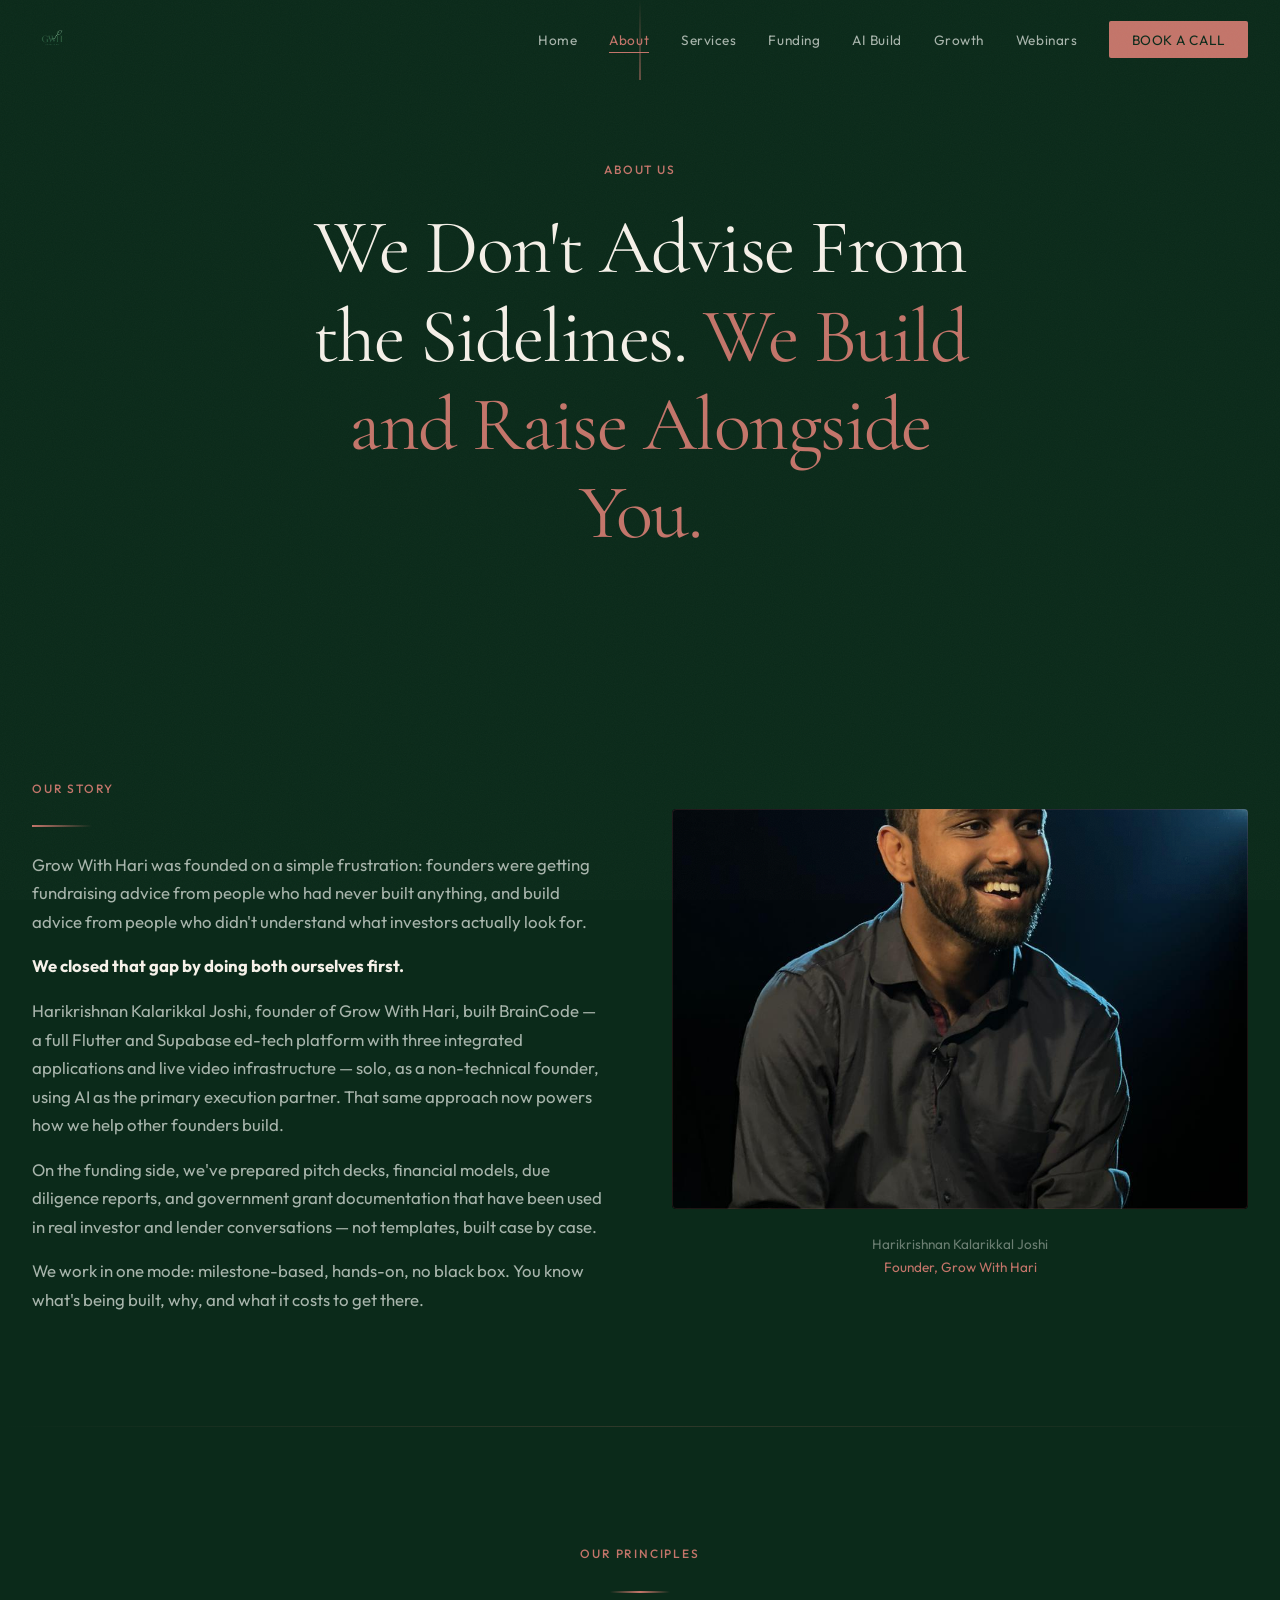
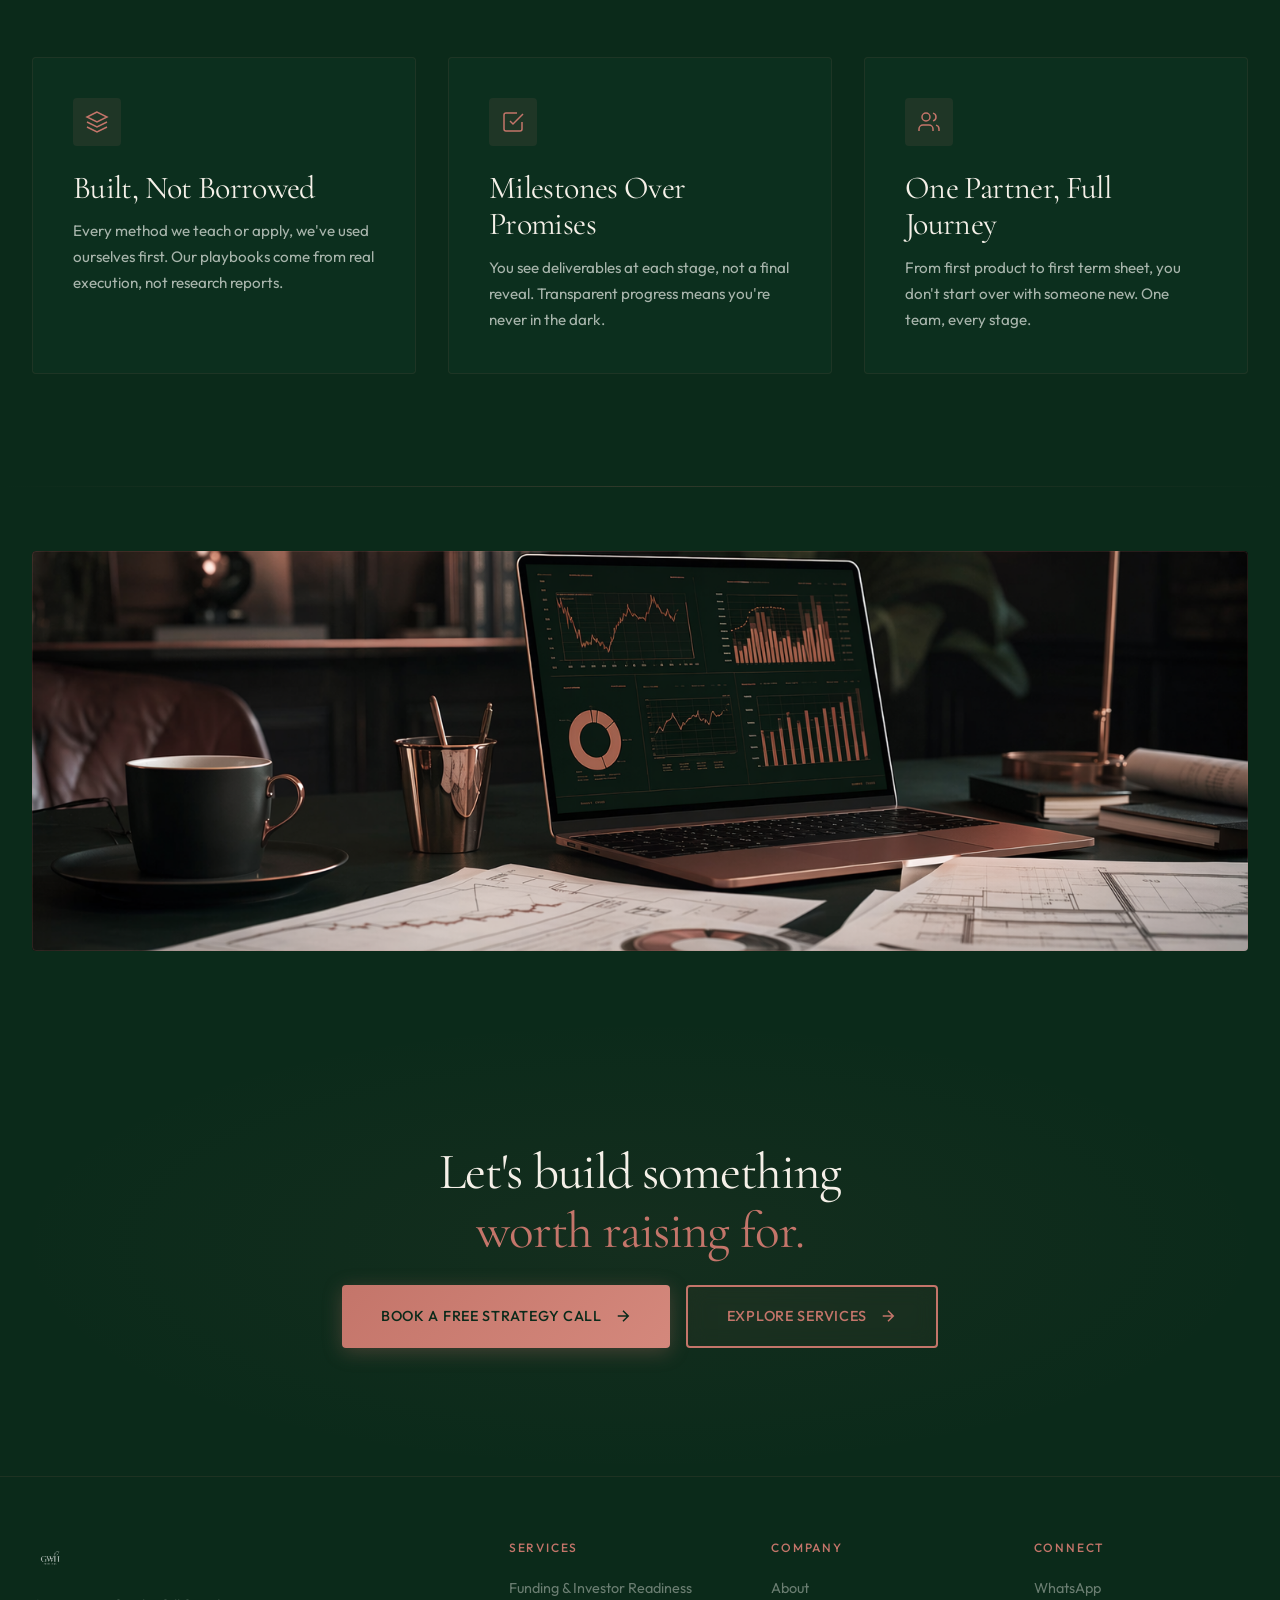
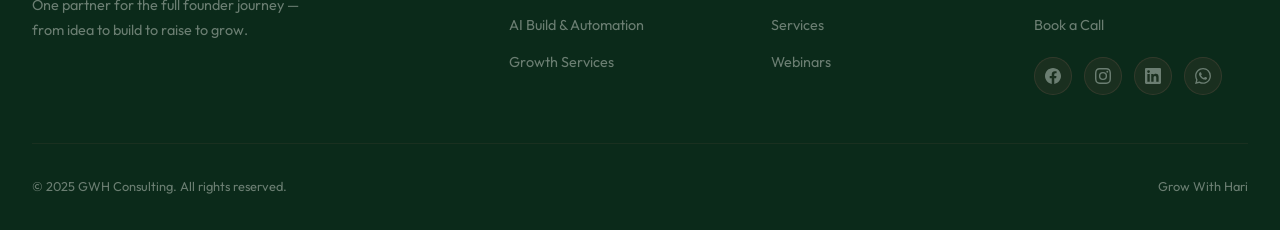
==== commit d78c3031: "Add files via upload" ====
--- a/about.html
+++ b/about.html
@@ -16,7 +16,7 @@
   <!-- Navigation -->
   <nav class="nav">
     <div class="nav-inner">
-      <a href="index.html" class="nav-logo"><img src="images/logo.png" alt="GWH Consulting"></a>
+      <a href="index.html" class="nav-logo"><img src="logo.png" alt="GWH Consulting"></a>
       <ul class="nav-links">
         <li><a href="index.html">Home</a></li>
         <li><a href="about.html" class="active">About</a></li>
@@ -54,7 +54,7 @@
         </div>
         <div class="reveal-right">
           <div class="img-frame" style="margin-bottom: 1.5rem;">
-            <img src="images/founder.jpg" alt="Harikrishnan Kalarikkal Joshi — Founder" style="height: 400px; object-fit: cover;">
+            <img src="founder.jpg" alt="Harikrishnan Kalarikkal Joshi — Founder" style="height: 400px; object-fit: cover;">
           </div>
           <p style="text-align: center; color: var(--text-muted); font-size: 0.85rem;">Harikrishnan Kalarikkal Joshi<br><span style="color: var(--gold);">Founder, Grow With Hari</span></p>
         </div>
@@ -103,7 +103,7 @@
   <section class="section-sm">
     <div class="container">
       <div class="img-frame reveal" style="height: 400px; border-radius: 4px;">
-        <img src="images/about.png" alt="Strategic workspace" style="height: 100%; object-fit: cover;">
+        <img src="about.png" alt="Strategic workspace" style="height: 100%; object-fit: cover;">
       </div>
     </div>
   </section>
@@ -134,7 +134,7 @@
     <div class="container">
       <div class="footer-grid">
         <div class="footer-brand">
-          <img src="images/logo.png" alt="GWH Consulting" style="height: 36px; filter: brightness(0) invert(1) opacity(0.7);">
+          <img src="logo.png" alt="GWH Consulting" style="height: 36px; filter: brightness(0) invert(1) opacity(0.7);">
           <p>One partner for the full founder journey — from idea to build to raise to grow.</p>
         </div>
         <div>
